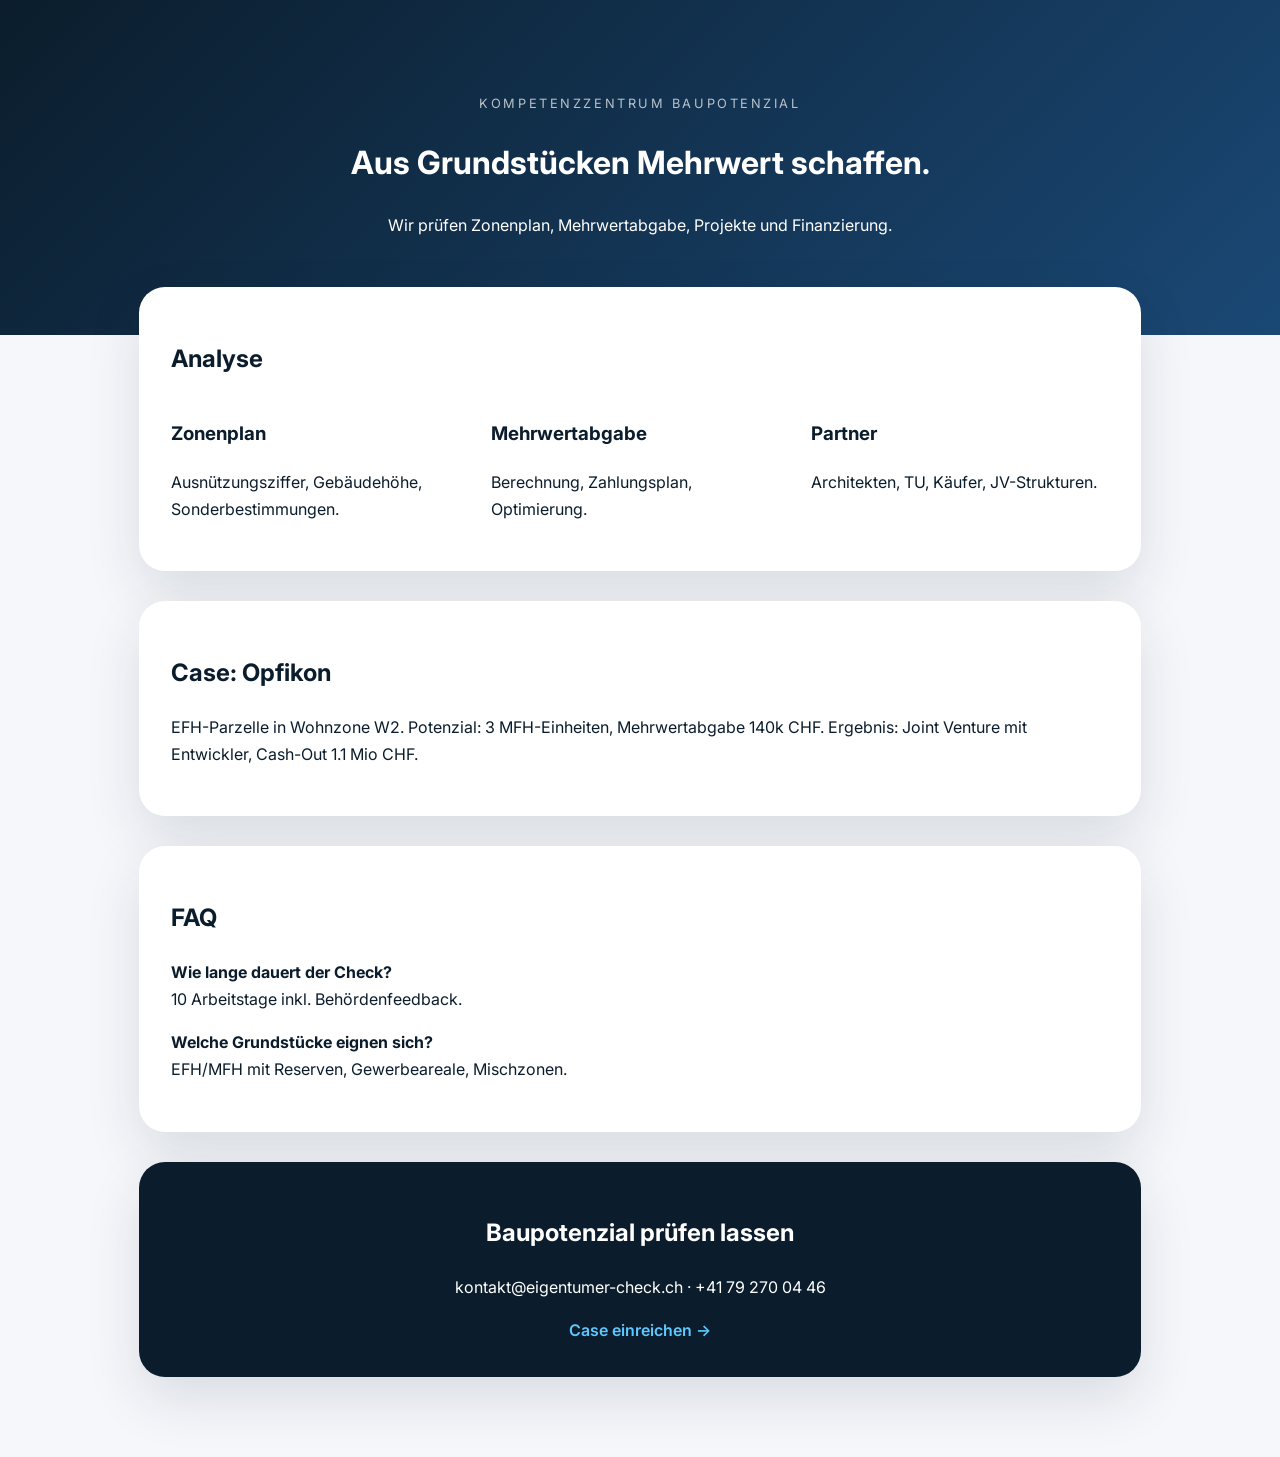
==== silos/baupotenzial/index.html @ 6a4a0ee8 "feat: align silo pages with premium layout & FAQ schema" ====
<!DOCTYPE html>
<html lang="de-CH">
<head>
  <meta charset="UTF-8">
  <meta name="viewport" content="width=device-width, initial-scale=1.0">
  <title>Baupotenzial & Verdichtung | Eigentümer-Check</title>
  <meta name="description" content="Verdichtungspotenzial prüfen: Zonenplan, Mehrwertabgabe, Projektpartner und Finanzierung – schweizweit.">
  <link href="https://fonts.googleapis.com/css2?family=Inter:wght@400;500;600;700&display=swap" rel="stylesheet">
  <style>
    :root{--bg:#F6F7FB;--dark:#0B1D2C;--blue:#1A4875;--muted:#6B7280;--card:#FFFFFF;}
    *{box-sizing:border-box;}
    body{margin:0;font-family:'Inter',sans-serif;background:var(--bg);color:var(--dark);line-height:1.7;}
    header{padding:80px 24px;background:linear-gradient(135deg,#0B1D2C,#1A4875);color:white;text-align:center;}
    main{max-width:1050px;margin:-48px auto 80px;padding:0 24px;display:flex;flex-direction:column;gap:30px;}
    .card{background:var(--card);border-radius:26px;padding:32px;box-shadow:0 22px 55px rgba(11,29,44,0.12);}
    .grid{display:grid;gap:22px;grid-template-columns:repeat(auto-fit,minmax(230px,1fr));}
    .cta{background:#0B1D2C;color:white;text-align:center;}
    .cta a{color:#5CC8FF;text-decoration:none;font-weight:600;}
  </style>
</head>
<body>
  <header>
    <p style="text-transform:uppercase;letter-spacing:0.2em;font-size:0.8rem;color:rgba(255,255,255,0.7);">Kompetenzzentrum Baupotenzial</p>
    <h1>Aus Grundstücken Mehrwert schaffen.</h1>
    <p>Wir prüfen Zonenplan, Mehrwertabgabe, Projekte und Finanzierung.</p>
  </header>
  <main>
    <section class="card">
      <h2>Analyse</h2>
      <div class="grid">
        <article><h3>Zonenplan</h3><p>Ausnützungsziffer, Gebäudehöhe, Sonderbestimmungen.</p></article>
        <article><h3>Mehrwertabgabe</h3><p>Berechnung, Zahlungsplan, Optimierung.</p></article>
        <article><h3>Partner</h3><p>Architekten, TU, Käufer, JV-Strukturen.</p></article>
      </div>
    </section>
    <section class="card">
      <h2>Case: Opfikon</h2>
      <p>EFH-Parzelle in Wohnzone W2. Potenzial: 3 MFH-Einheiten, Mehrwertabgabe 140k CHF. Ergebnis: Joint Venture mit Entwickler, Cash-Out 1.1 Mio CHF.</p>
    </section>
    <section class="card">
      <h2>FAQ</h2>
      <p><strong>Wie lange dauert der Check?</strong><br>10 Arbeitstage inkl. Behördenfeedback.</p>
      <p><strong>Welche Grundstücke eignen sich?</strong><br>EFH/MFH mit Reserven, Gewerbeareale, Mischzonen.</p>
    </section>
    <section class="card cta">
      <h2>Baupotenzial prüfen lassen</h2>
      <p>kontakt@eigentumer-check.ch · +41 79 270 04 46</p>
      <a href="mailto:kontakt@eigentumer-check.ch?subject=Baupotenzial%20Check">Case einreichen →</a>
    </section>
  </main>
  <script type="application/ld+json">
  {
    "@context":"https://schema.org",
    "@type":"FAQPage",
    "mainEntity":[
      {"@type":"Question","name":"Wie lange dauert der Check?","acceptedAnswer":{"@type":"Answer","text":"Wir liefern das Verdichtungs-Dossier in zehn Arbeitstagen inklusive Rückmeldung der Behörden."}},
      {"@type":"Question","name":"Welche Grundstücke eignen sich?","acceptedAnswer":{"@type":"Answer","text":"Ideal sind EFH/MFH mit Ausnützungsreserven, Gewerbeareale oder Mischzonen mit Entwicklungsdruck."}}
    ]
  }
  </script>
</body>
</html>
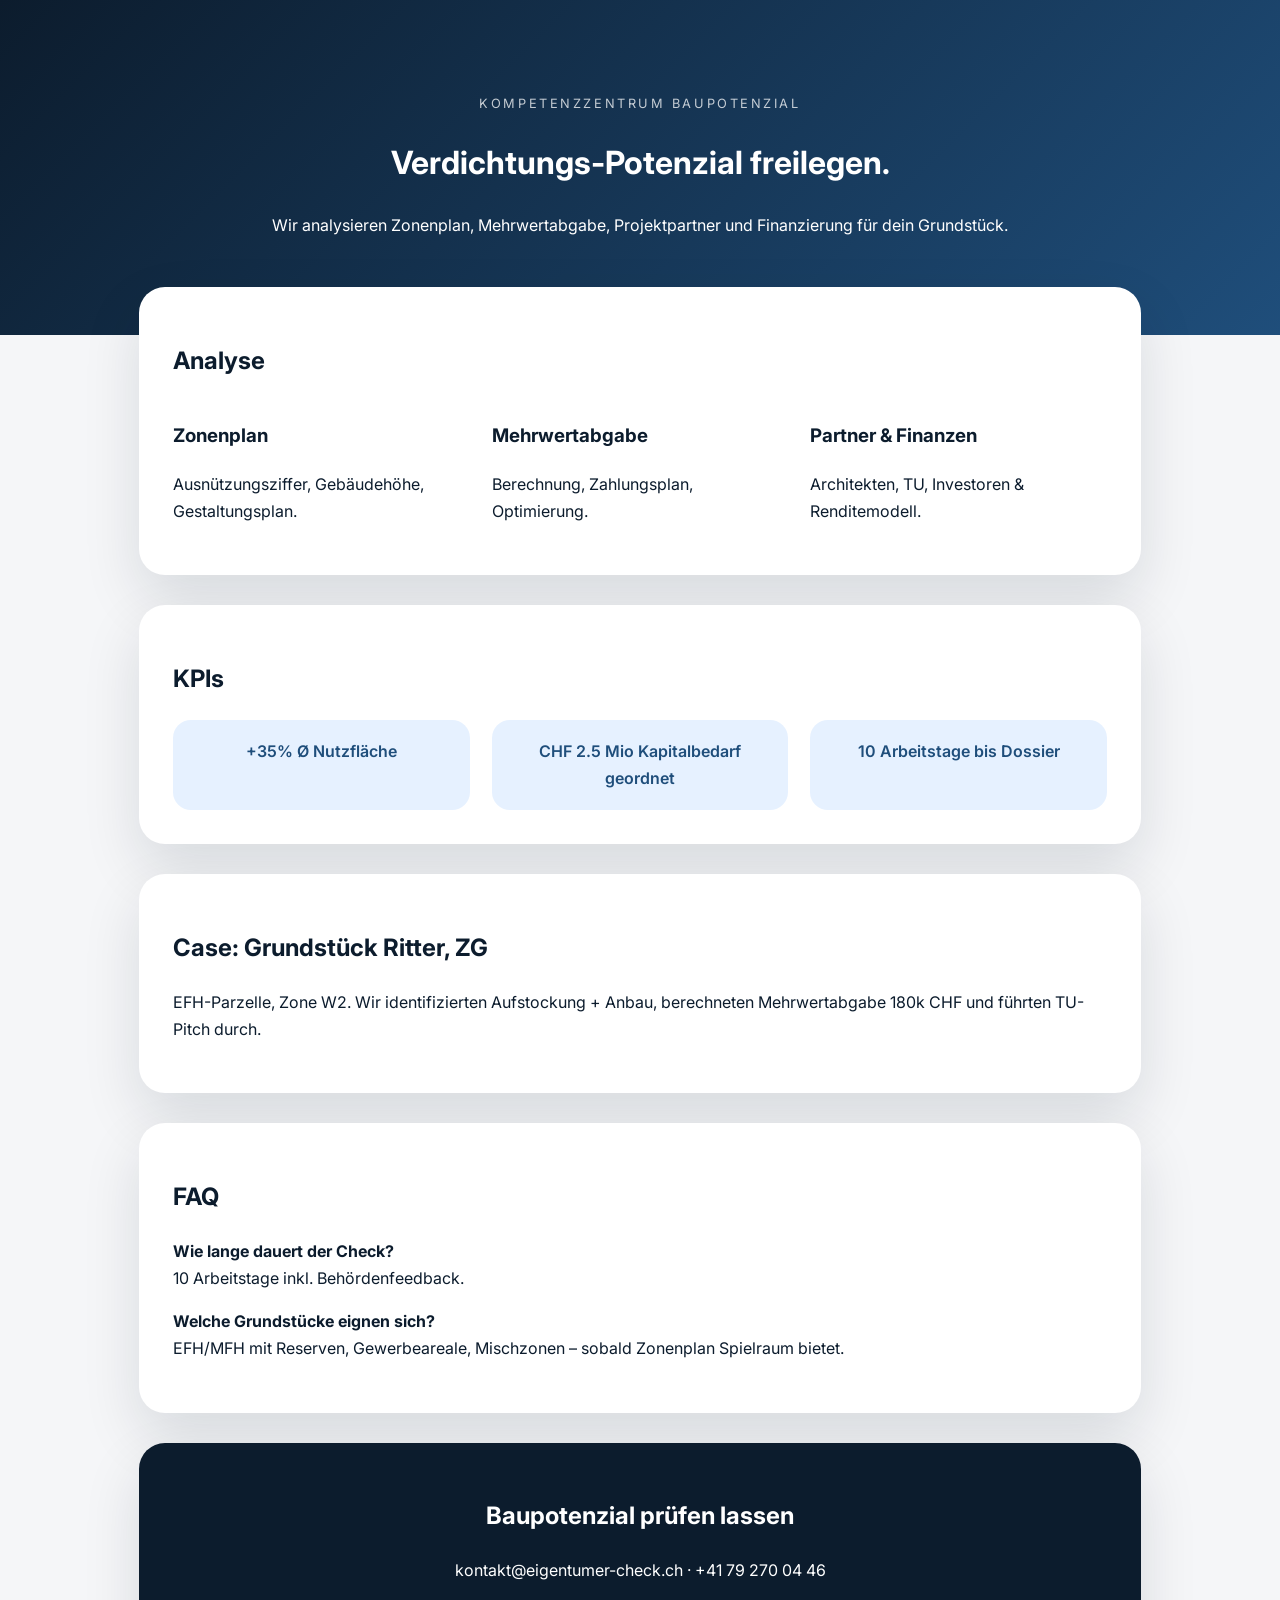
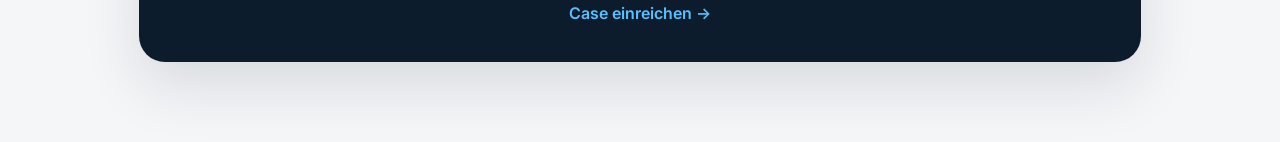
==== commit c45f4246: "feat: apply premium layout to silo pages" ====
--- a/silos/baupotenzial/index.html
+++ b/silos/baupotenzial/index.html
@@ -4,43 +4,52 @@
   <meta charset="UTF-8">
   <meta name="viewport" content="width=device-width, initial-scale=1.0">
   <title>Baupotenzial & Verdichtung | Eigentümer-Check</title>
-  <meta name="description" content="Verdichtungspotenzial prüfen: Zonenplan, Mehrwertabgabe, Projektpartner und Finanzierung – schweizweit.">
+  <meta name="description" content="Wir analysieren Zonenplan, Mehrwertabgabe, Projektpartner und Finanzierung, um dein Verdichtungspotenzial zu heben.">
   <link href="https://fonts.googleapis.com/css2?family=Inter:wght@400;500;600;700&display=swap" rel="stylesheet">
   <style>
-    :root{--bg:#F6F7FB;--dark:#0B1D2C;--blue:#1A4875;--muted:#6B7280;--card:#FFFFFF;}
+    :root{--bg:#F5F6F8;--dark:#0C1C2D;--blue:#1F4E7B;--muted:#6B7280;}
     *{box-sizing:border-box;}
     body{margin:0;font-family:'Inter',sans-serif;background:var(--bg);color:var(--dark);line-height:1.7;}
-    header{padding:80px 24px;background:linear-gradient(135deg,#0B1D2C,#1A4875);color:white;text-align:center;}
+    header{padding:80px 24px;background:linear-gradient(135deg,#0C1C2D,#1F4E7B);color:white;text-align:center;}
     main{max-width:1050px;margin:-48px auto 80px;padding:0 24px;display:flex;flex-direction:column;gap:30px;}
-    .card{background:var(--card);border-radius:26px;padding:32px;box-shadow:0 22px 55px rgba(11,29,44,0.12);}
+    .card{background:white;border-radius:26px;padding:34px;box-shadow:0 24px 58px rgba(12,28,45,0.12);}
     .grid{display:grid;gap:22px;grid-template-columns:repeat(auto-fit,minmax(230px,1fr));}
-    .cta{background:#0B1D2C;color:white;text-align:center;}
-    .cta a{color:#5CC8FF;text-decoration:none;font-weight:600;}
+    .stat{background:#E6F1FF;border-radius:18px;padding:18px;text-align:center;color:var(--blue);font-weight:600;}
+    .cta{background:#0C1C2D;color:white;text-align:center;}
+    .cta a{color:#58C0FF;text-decoration:none;font-weight:600;}
   </style>
 </head>
 <body>
   <header>
-    <p style="text-transform:uppercase;letter-spacing:0.2em;font-size:0.8rem;color:rgba(255,255,255,0.7);">Kompetenzzentrum Baupotenzial</p>
-    <h1>Aus Grundstücken Mehrwert schaffen.</h1>
-    <p>Wir prüfen Zonenplan, Mehrwertabgabe, Projekte und Finanzierung.</p>
+    <p style="text-transform:uppercase;letter-spacing:0.2em;font-size:0.8rem;color:rgba(255,255,255,0.75);">Kompetenzzentrum Baupotenzial</p>
+    <h1>Verdichtungs-Potenzial freilegen.</h1>
+    <p>Wir analysieren Zonenplan, Mehrwertabgabe, Projektpartner und Finanzierung für dein Grundstück.</p>
   </header>
   <main>
     <section class="card">
       <h2>Analyse</h2>
       <div class="grid">
-        <article><h3>Zonenplan</h3><p>Ausnützungsziffer, Gebäudehöhe, Sonderbestimmungen.</p></article>
+        <article><h3>Zonenplan</h3><p>Ausnützungsziffer, Gebäudehöhe, Gestaltungsplan.</p></article>
         <article><h3>Mehrwertabgabe</h3><p>Berechnung, Zahlungsplan, Optimierung.</p></article>
-        <article><h3>Partner</h3><p>Architekten, TU, Käufer, JV-Strukturen.</p></article>
+        <article><h3>Partner & Finanzen</h3><p>Architekten, TU, Investoren & Renditemodell.</p></article>
       </div>
     </section>
     <section class="card">
-      <h2>Case: Opfikon</h2>
-      <p>EFH-Parzelle in Wohnzone W2. Potenzial: 3 MFH-Einheiten, Mehrwertabgabe 140k CHF. Ergebnis: Joint Venture mit Entwickler, Cash-Out 1.1 Mio CHF.</p>
+      <h2>KPIs</h2>
+      <div class="grid">
+        <div class="stat">+35% Ø Nutzfläche</div>
+        <div class="stat">CHF 2.5 Mio Kapitalbedarf geordnet</div>
+        <div class="stat">10 Arbeitstage bis Dossier</div>
+      </div>
+    </section>
+    <section class="card">
+      <h2>Case: Grundstück Ritter, ZG</h2>
+      <p>EFH-Parzelle, Zone W2. Wir identifizierten Aufstockung + Anbau, berechneten Mehrwertabgabe 180k CHF und führten TU-Pitch durch.</p>
     </section>
     <section class="card">
       <h2>FAQ</h2>
       <p><strong>Wie lange dauert der Check?</strong><br>10 Arbeitstage inkl. Behördenfeedback.</p>
-      <p><strong>Welche Grundstücke eignen sich?</strong><br>EFH/MFH mit Reserven, Gewerbeareale, Mischzonen.</p>
+      <p><strong>Welche Grundstücke eignen sich?</strong><br>EFH/MFH mit Reserven, Gewerbeareale, Mischzonen – sobald Zonenplan Spielraum bietet.</p>
     </section>
     <section class="card cta">
       <h2>Baupotenzial prüfen lassen</h2>
@@ -53,8 +62,8 @@
     "@context":"https://schema.org",
     "@type":"FAQPage",
     "mainEntity":[
-      {"@type":"Question","name":"Wie lange dauert der Check?","acceptedAnswer":{"@type":"Answer","text":"Wir liefern das Verdichtungs-Dossier in zehn Arbeitstagen inklusive Rückmeldung der Behörden."}},
-      {"@type":"Question","name":"Welche Grundstücke eignen sich?","acceptedAnswer":{"@type":"Answer","text":"Ideal sind EFH/MFH mit Ausnützungsreserven, Gewerbeareale oder Mischzonen mit Entwicklungsdruck."}}
+      {"@type":"Question","name":"Wie lange dauert der Check?","acceptedAnswer":{"@type":"Answer","text":"Wir liefern das vollständige Verdichtungs-Dossier in zehn Arbeitstagen inklusive Behördenfeedback."}},
+      {"@type":"Question","name":"Welche Grundstücke eignen sich?","acceptedAnswer":{"@type":"Answer","text":"Ideal sind EFH/MFH mit Reserven, Gewerbeareale oder Mischzonen mit Entwicklungsdruck."}}
     ]
   }
   </script>
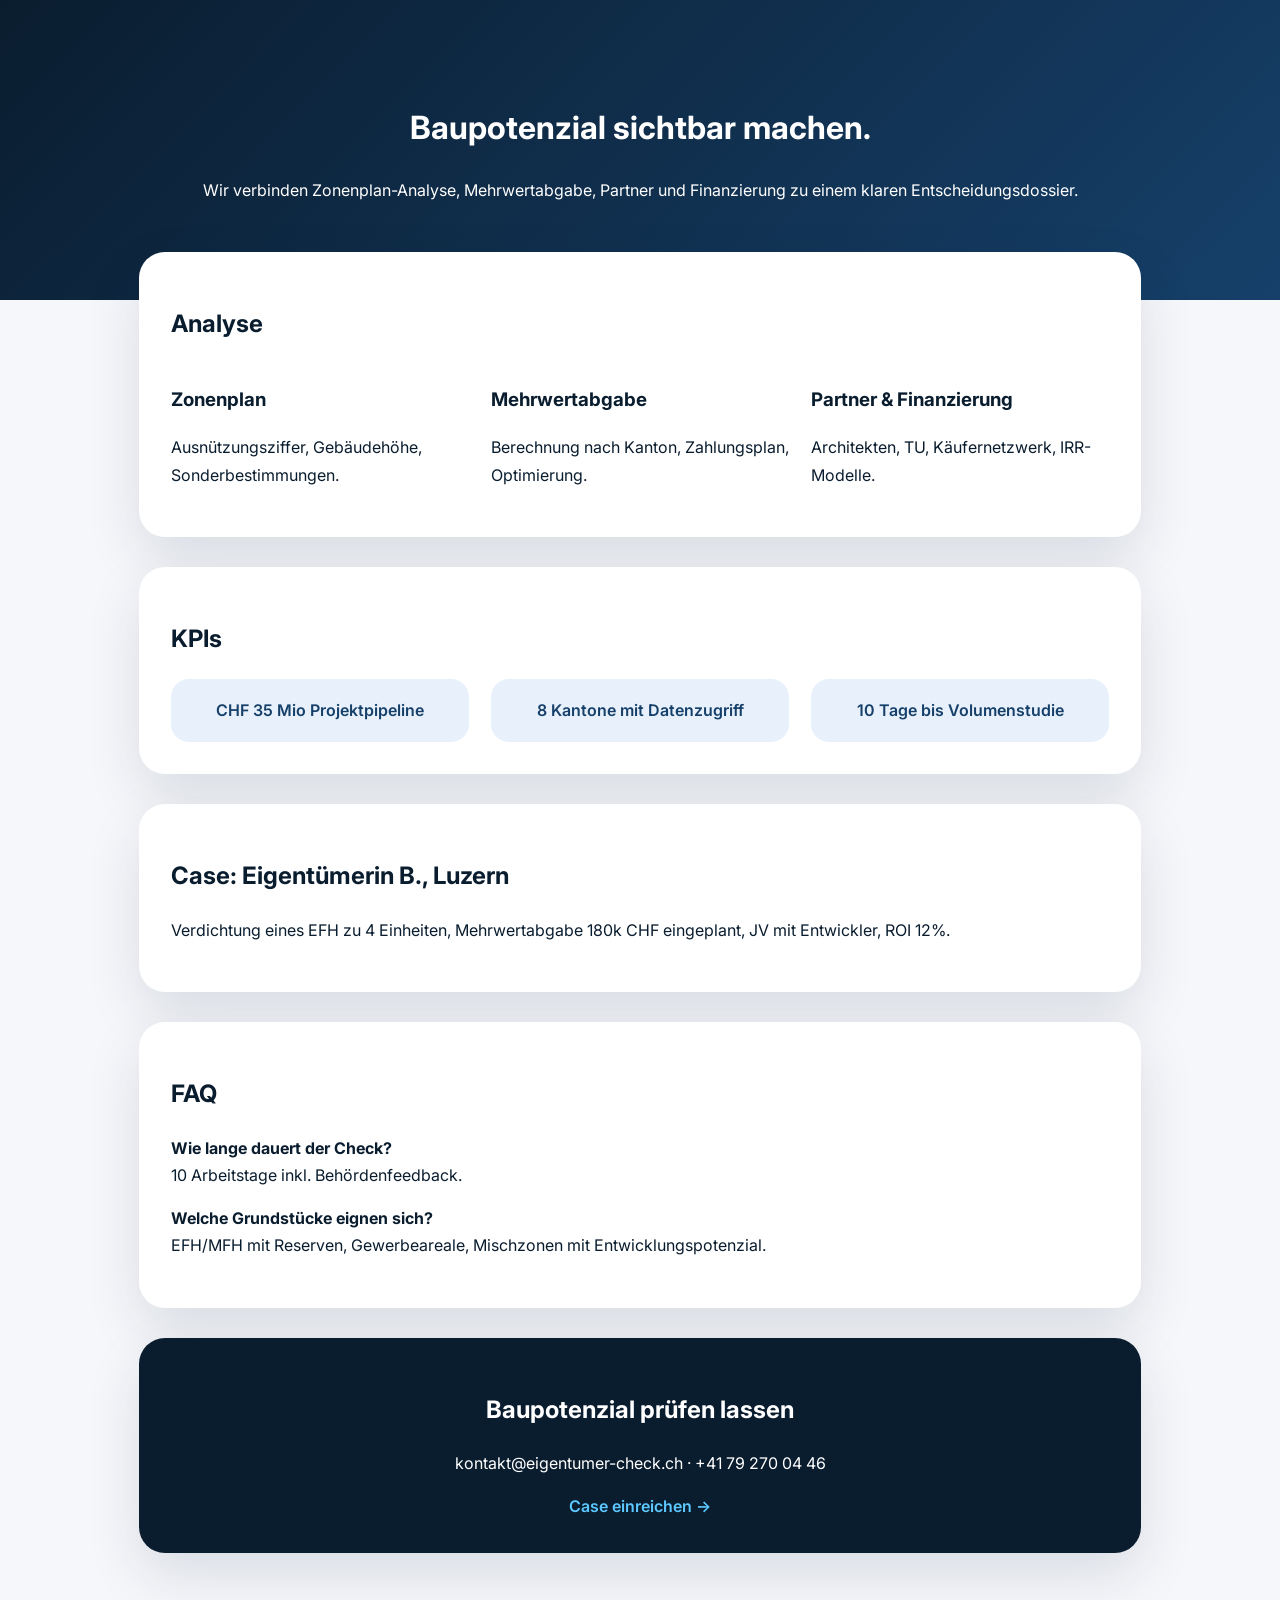
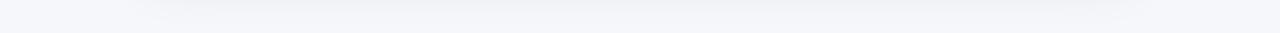
==== commit 5f0f0622: "feat: upgrade silo pages with premium layout + faq schema" ====
--- a/silos/baupotenzial/index.html
+++ b/silos/baupotenzial/index.html
@@ -4,52 +4,51 @@
   <meta charset="UTF-8">
   <meta name="viewport" content="width=device-width, initial-scale=1.0">
   <title>Baupotenzial & Verdichtung | Eigentümer-Check</title>
-  <meta name="description" content="Wir analysieren Zonenplan, Mehrwertabgabe, Projektpartner und Finanzierung, um dein Verdichtungspotenzial zu heben.">
+  <meta name="description" content="Wir prüfen Zonenplan, Mehrwertabgabe, Partner und Finanzierung, damit du dein Grundstück optimal verdichtest.">
   <link href="https://fonts.googleapis.com/css2?family=Inter:wght@400;500;600;700&display=swap" rel="stylesheet">
   <style>
-    :root{--bg:#F5F6F8;--dark:#0C1C2D;--blue:#1F4E7B;--muted:#6B7280;}
+    :root{--bg:#F6F7FB;--dark:#0A1D2F;--blue:#16406A;}
     *{box-sizing:border-box;}
     body{margin:0;font-family:'Inter',sans-serif;background:var(--bg);color:var(--dark);line-height:1.7;}
-    header{padding:80px 24px;background:linear-gradient(135deg,#0C1C2D,#1F4E7B);color:white;text-align:center;}
+    header{padding:80px 24px;background:linear-gradient(135deg,#0A1D2F,#16406A);color:white;text-align:center;}
     main{max-width:1050px;margin:-48px auto 80px;padding:0 24px;display:flex;flex-direction:column;gap:30px;}
-    .card{background:white;border-radius:26px;padding:34px;box-shadow:0 24px 58px rgba(12,28,45,0.12);}
-    .grid{display:grid;gap:22px;grid-template-columns:repeat(auto-fit,minmax(230px,1fr));}
-    .stat{background:#E6F1FF;border-radius:18px;padding:18px;text-align:center;color:var(--blue);font-weight:600;}
-    .cta{background:#0C1C2D;color:white;text-align:center;}
-    .cta a{color:#58C0FF;text-decoration:none;font-weight:600;}
+    .card{background:white;border-radius:26px;padding:32px;box-shadow:0 22px 55px rgba(10,29,47,0.12);}
+    .grid{display:grid;gap:22px;grid-template-columns:repeat(auto-fit,minmax(240px,1fr));}
+    .stat{background:#E8F1FB;border-radius:18px;padding:18px;text-align:center;color:var(--blue);font-weight:600;}
+    .cta{background:#0A1D2F;color:white;text-align:center;}
+    .cta a{color:#5CC8FF;text-decoration:none;font-weight:600;}
   </style>
 </head>
 <body>
   <header>
-    <p style="text-transform:uppercase;letter-spacing:0.2em;font-size:0.8rem;color:rgba(255,255,255,0.75);">Kompetenzzentrum Baupotenzial</p>
-    <h1>Verdichtungs-Potenzial freilegen.</h1>
-    <p>Wir analysieren Zonenplan, Mehrwertabgabe, Projektpartner und Finanzierung für dein Grundstück.</p>
+    <h1>Baupotenzial sichtbar machen.</h1>
+    <p>Wir verbinden Zonenplan-Analyse, Mehrwertabgabe, Partner und Finanzierung zu einem klaren Entscheidungsdossier.</p>
   </header>
   <main>
     <section class="card">
       <h2>Analyse</h2>
       <div class="grid">
-        <article><h3>Zonenplan</h3><p>Ausnützungsziffer, Gebäudehöhe, Gestaltungsplan.</p></article>
-        <article><h3>Mehrwertabgabe</h3><p>Berechnung, Zahlungsplan, Optimierung.</p></article>
-        <article><h3>Partner & Finanzen</h3><p>Architekten, TU, Investoren & Renditemodell.</p></article>
+        <article><h3>Zonenplan</h3><p>Ausnützungsziffer, Gebäudehöhe, Sonderbestimmungen.</p></article>
+        <article><h3>Mehrwertabgabe</h3><p>Berechnung nach Kanton, Zahlungsplan, Optimierung.</p></article>
+        <article><h3>Partner & Finanzierung</h3><p>Architekten, TU, Käufernetzwerk, IRR-Modelle.</p></article>
       </div>
     </section>
     <section class="card">
       <h2>KPIs</h2>
       <div class="grid">
-        <div class="stat">+35% Ø Nutzfläche</div>
-        <div class="stat">CHF 2.5 Mio Kapitalbedarf geordnet</div>
-        <div class="stat">10 Arbeitstage bis Dossier</div>
+        <div class="stat">CHF 35 Mio Projektpipeline</div>
+        <div class="stat">8 Kantone mit Datenzugriff</div>
+        <div class="stat">10 Tage bis Volumenstudie</div>
       </div>
     </section>
     <section class="card">
-      <h2>Case: Grundstück Ritter, ZG</h2>
-      <p>EFH-Parzelle, Zone W2. Wir identifizierten Aufstockung + Anbau, berechneten Mehrwertabgabe 180k CHF und führten TU-Pitch durch.</p>
+      <h2>Case: Eigentümerin B., Luzern</h2>
+      <p>Verdichtung eines EFH zu 4 Einheiten, Mehrwertabgabe 180k CHF eingeplant, JV mit Entwickler, ROI 12%.</p>
     </section>
     <section class="card">
       <h2>FAQ</h2>
       <p><strong>Wie lange dauert der Check?</strong><br>10 Arbeitstage inkl. Behördenfeedback.</p>
-      <p><strong>Welche Grundstücke eignen sich?</strong><br>EFH/MFH mit Reserven, Gewerbeareale, Mischzonen – sobald Zonenplan Spielraum bietet.</p>
+      <p><strong>Welche Grundstücke eignen sich?</strong><br>EFH/MFH mit Reserven, Gewerbeareale, Mischzonen mit Entwicklungspotenzial.</p>
     </section>
     <section class="card cta">
       <h2>Baupotenzial prüfen lassen</h2>
@@ -62,8 +61,8 @@
     "@context":"https://schema.org",
     "@type":"FAQPage",
     "mainEntity":[
-      {"@type":"Question","name":"Wie lange dauert der Check?","acceptedAnswer":{"@type":"Answer","text":"Wir liefern das vollständige Verdichtungs-Dossier in zehn Arbeitstagen inklusive Behördenfeedback."}},
-      {"@type":"Question","name":"Welche Grundstücke eignen sich?","acceptedAnswer":{"@type":"Answer","text":"Ideal sind EFH/MFH mit Reserven, Gewerbeareale oder Mischzonen mit Entwicklungsdruck."}}
+      {"@type":"Question","name":"Wie lange dauert der Check?","acceptedAnswer":{"@type":"Answer","text":"Das vollständige Verdichtungs-Dossier liefern wir in zehn Arbeitstagen inklusive Behördenfeedback."}},
+      {"@type":"Question","name":"Welche Grundstücke eignen sich?","acceptedAnswer":{"@type":"Answer","text":"Ideal sind EFH/MFH mit Ausnützungsreserven, Gewerbeareale oder Mischzonen mit Entwicklungsdruck."}}
     ]
   }
   </script>
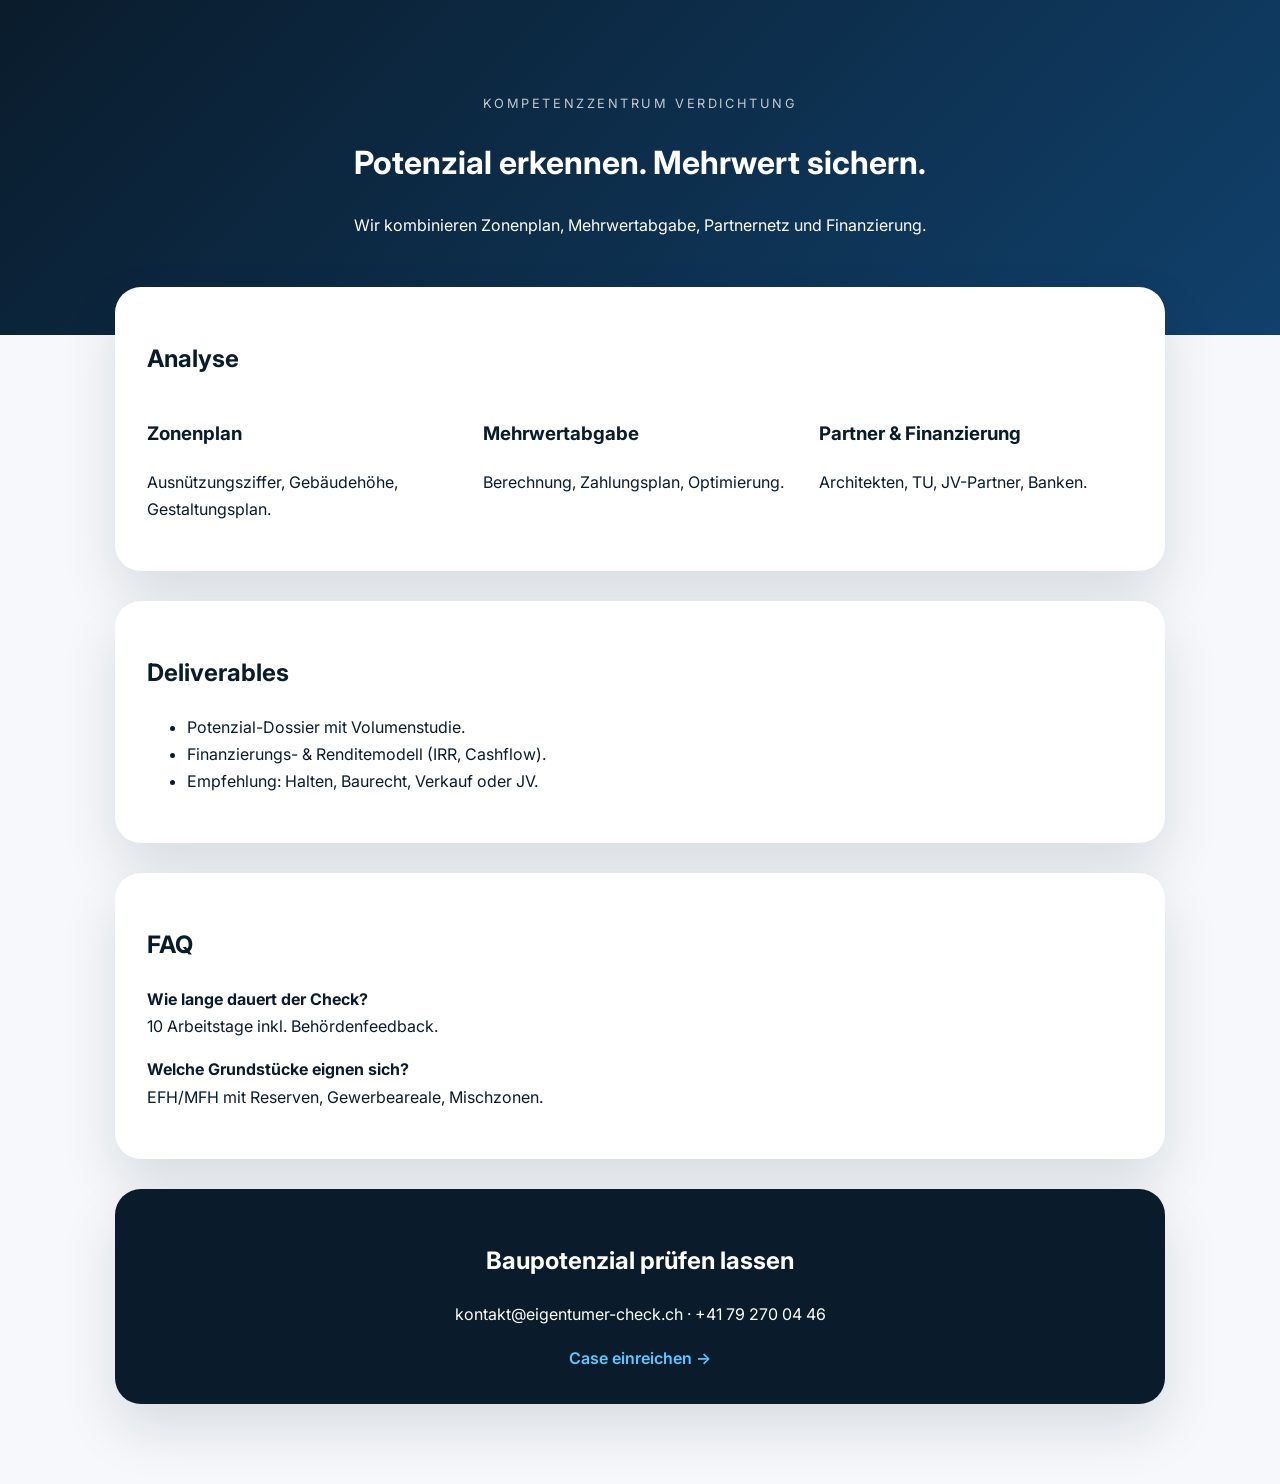
==== commit ff212fa3: "feat: align silo pages with premium layout & schema" ====
--- a/silos/baupotenzial/index.html
+++ b/silos/baupotenzial/index.html
@@ -4,51 +4,46 @@
   <meta charset="UTF-8">
   <meta name="viewport" content="width=device-width, initial-scale=1.0">
   <title>Baupotenzial & Verdichtung | Eigentümer-Check</title>
-  <meta name="description" content="Wir prüfen Zonenplan, Mehrwertabgabe, Partner und Finanzierung, damit du dein Grundstück optimal verdichtest.">
+  <meta name="description" content="Verdichtungs- und Baupotenzial-Check für Schweizer Grundstücke. Zonenplan, Mehrwertabgabe, Partner & Finanzierung aus einer Hand.">
   <link href="https://fonts.googleapis.com/css2?family=Inter:wght@400;500;600;700&display=swap" rel="stylesheet">
   <style>
-    :root{--bg:#F6F7FB;--dark:#0A1D2F;--blue:#16406A;}
-    *{box-sizing:border-box;}
+    :root{--bg:#F6F8FB;--dark:#0A1C2C;--blue:#10406B;--muted:#6B7280;}
     body{margin:0;font-family:'Inter',sans-serif;background:var(--bg);color:var(--dark);line-height:1.7;}
-    header{padding:80px 24px;background:linear-gradient(135deg,#0A1D2F,#16406A);color:white;text-align:center;}
+    header{padding:80px 24px;background:linear-gradient(135deg,#0A1C2C,#10406B);color:white;text-align:center;}
     main{max-width:1050px;margin:-48px auto 80px;padding:0 24px;display:flex;flex-direction:column;gap:30px;}
-    .card{background:white;border-radius:26px;padding:32px;box-shadow:0 22px 55px rgba(10,29,47,0.12);}
+    .card{background:white;border-radius:26px;padding:32px;box-shadow:0 25px 55px rgba(10,28,44,0.12);}
     .grid{display:grid;gap:22px;grid-template-columns:repeat(auto-fit,minmax(240px,1fr));}
-    .stat{background:#E8F1FB;border-radius:18px;padding:18px;text-align:center;color:var(--blue);font-weight:600;}
-    .cta{background:#0A1D2F;color:white;text-align:center;}
+    .cta{background:#0A1C2C;color:white;text-align:center;}
     .cta a{color:#5CC8FF;text-decoration:none;font-weight:600;}
   </style>
 </head>
 <body>
   <header>
-    <h1>Baupotenzial sichtbar machen.</h1>
-    <p>Wir verbinden Zonenplan-Analyse, Mehrwertabgabe, Partner und Finanzierung zu einem klaren Entscheidungsdossier.</p>
+    <p style="text-transform:uppercase;letter-spacing:0.2em;font-size:0.8rem;color:rgba(255,255,255,0.75);">Kompetenzzentrum Verdichtung</p>
+    <h1>Potenzial erkennen. Mehrwert sichern.</h1>
+    <p>Wir kombinieren Zonenplan, Mehrwertabgabe, Partnernetz und Finanzierung.</p>
   </header>
   <main>
     <section class="card">
       <h2>Analyse</h2>
       <div class="grid">
-        <article><h3>Zonenplan</h3><p>Ausnützungsziffer, Gebäudehöhe, Sonderbestimmungen.</p></article>
-        <article><h3>Mehrwertabgabe</h3><p>Berechnung nach Kanton, Zahlungsplan, Optimierung.</p></article>
-        <article><h3>Partner & Finanzierung</h3><p>Architekten, TU, Käufernetzwerk, IRR-Modelle.</p></article>
+        <article><h3>Zonenplan</h3><p>Ausnützungsziffer, Gebäudehöhe, Gestaltungsplan.</p></article>
+        <article><h3>Mehrwertabgabe</h3><p>Berechnung, Zahlungsplan, Optimierung.</p></article>
+        <article><h3>Partner & Finanzierung</h3><p>Architekten, TU, JV-Partner, Banken.</p></article>
       </div>
     </section>
     <section class="card">
-      <h2>KPIs</h2>
-      <div class="grid">
-        <div class="stat">CHF 35 Mio Projektpipeline</div>
-        <div class="stat">8 Kantone mit Datenzugriff</div>
-        <div class="stat">10 Tage bis Volumenstudie</div>
-      </div>
-    </section>
-    <section class="card">
-      <h2>Case: Eigentümerin B., Luzern</h2>
-      <p>Verdichtung eines EFH zu 4 Einheiten, Mehrwertabgabe 180k CHF eingeplant, JV mit Entwickler, ROI 12%.</p>
+      <h2>Deliverables</h2>
+      <ul>
+        <li>Potenzial-Dossier mit Volumenstudie.</li>
+        <li>Finanzierungs- & Renditemodell (IRR, Cashflow).</li>
+        <li>Empfehlung: Halten, Baurecht, Verkauf oder JV.</li>
+      </ul>
     </section>
     <section class="card">
       <h2>FAQ</h2>
       <p><strong>Wie lange dauert der Check?</strong><br>10 Arbeitstage inkl. Behördenfeedback.</p>
-      <p><strong>Welche Grundstücke eignen sich?</strong><br>EFH/MFH mit Reserven, Gewerbeareale, Mischzonen mit Entwicklungspotenzial.</p>
+      <p><strong>Welche Grundstücke eignen sich?</strong><br>EFH/MFH mit Reserven, Gewerbeareale, Mischzonen.</p>
     </section>
     <section class="card cta">
       <h2>Baupotenzial prüfen lassen</h2>
@@ -61,7 +56,7 @@
     "@context":"https://schema.org",
     "@type":"FAQPage",
     "mainEntity":[
-      {"@type":"Question","name":"Wie lange dauert der Check?","acceptedAnswer":{"@type":"Answer","text":"Das vollständige Verdichtungs-Dossier liefern wir in zehn Arbeitstagen inklusive Behördenfeedback."}},
+      {"@type":"Question","name":"Wie lange dauert der Check?","acceptedAnswer":{"@type":"Answer","text":"Wir liefern das Verdichtungs-Dossier in zehn Arbeitstagen inklusive Rückmeldung der Behörden."}},
       {"@type":"Question","name":"Welche Grundstücke eignen sich?","acceptedAnswer":{"@type":"Answer","text":"Ideal sind EFH/MFH mit Ausnützungsreserven, Gewerbeareale oder Mischzonen mit Entwicklungsdruck."}}
     ]
   }
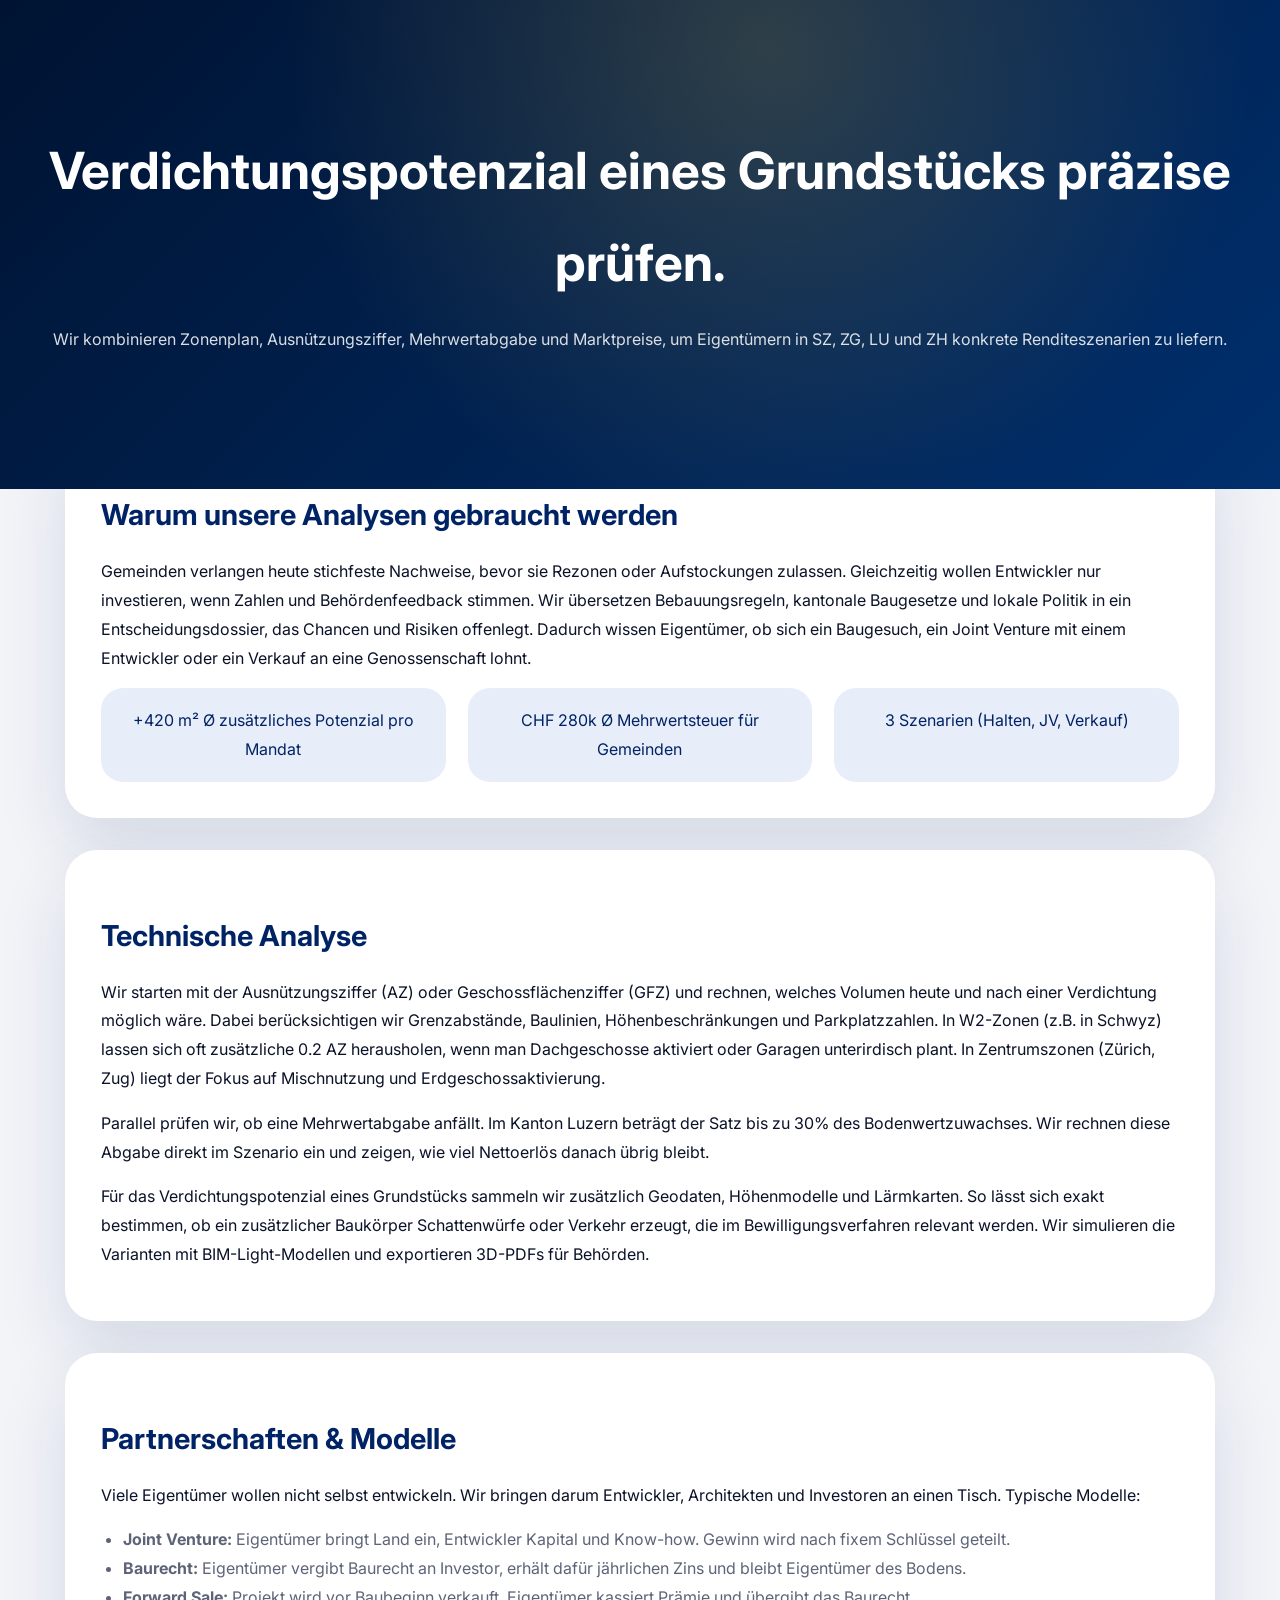
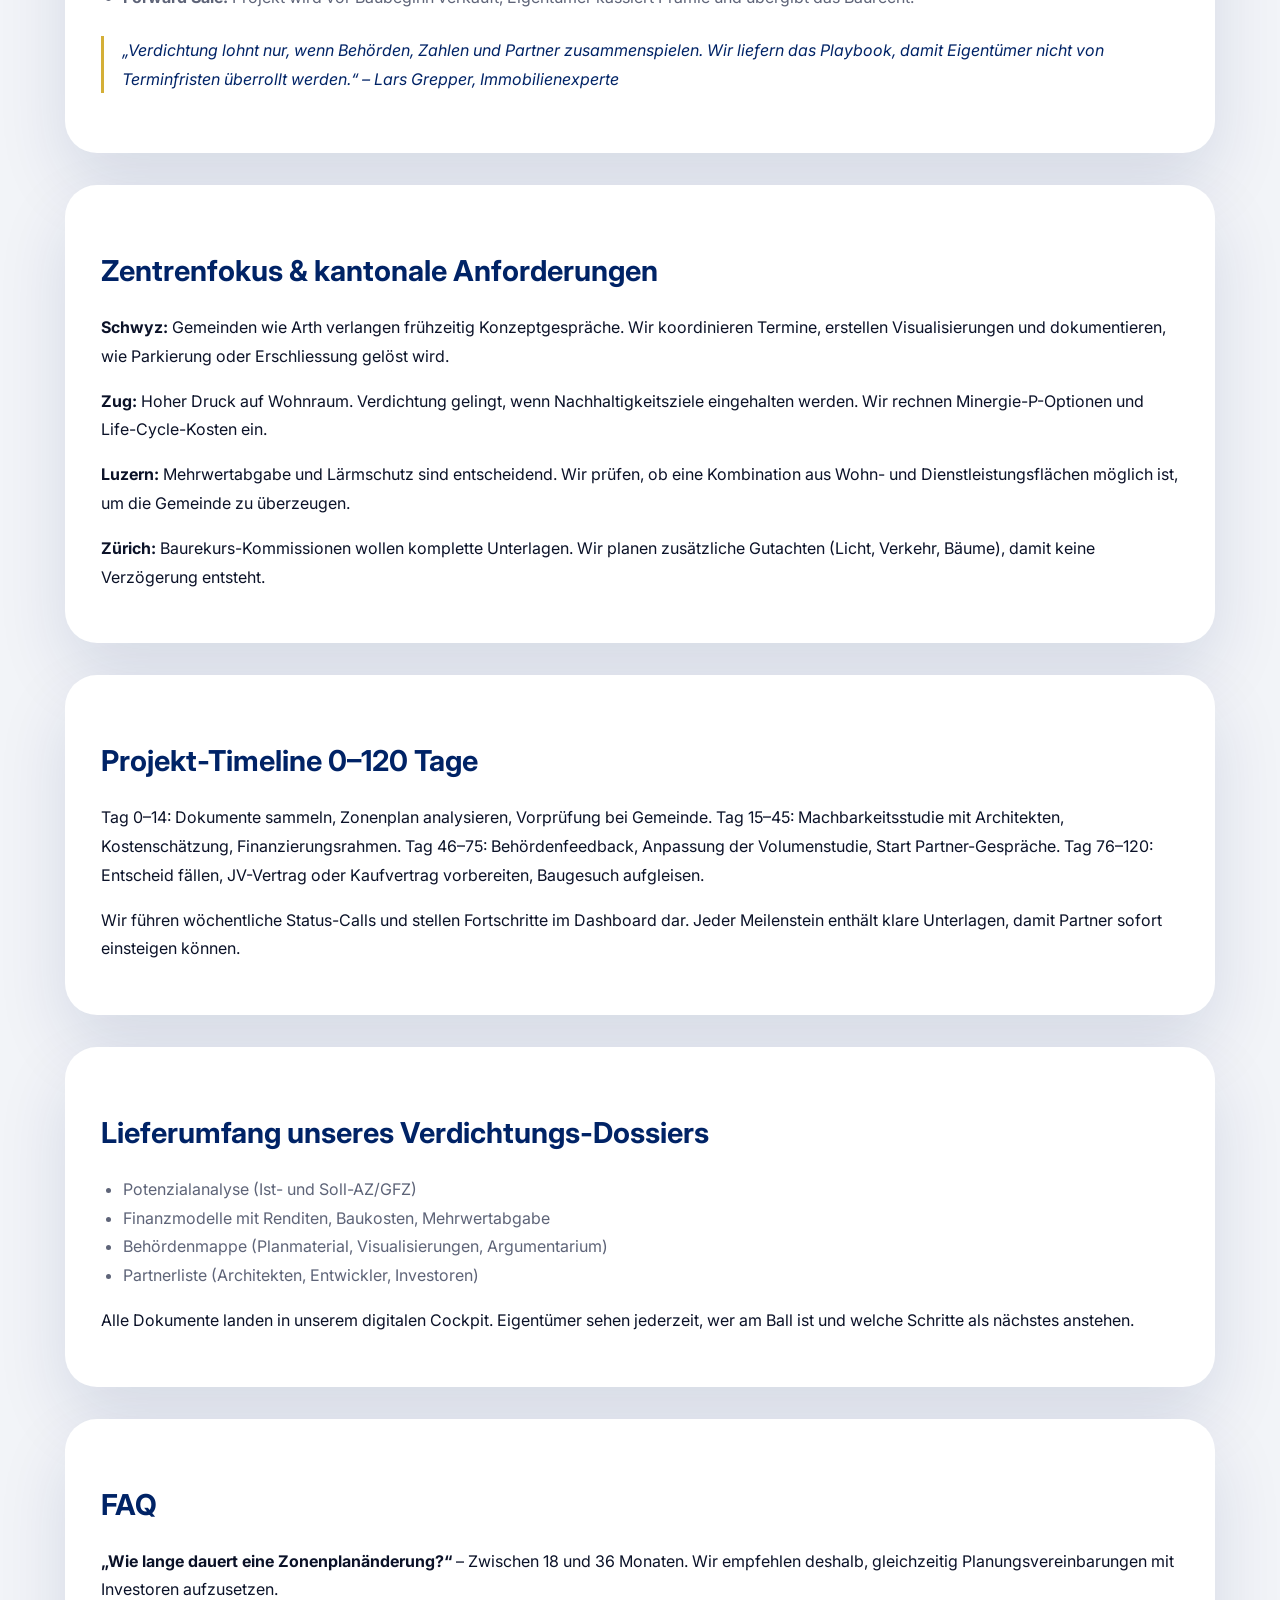
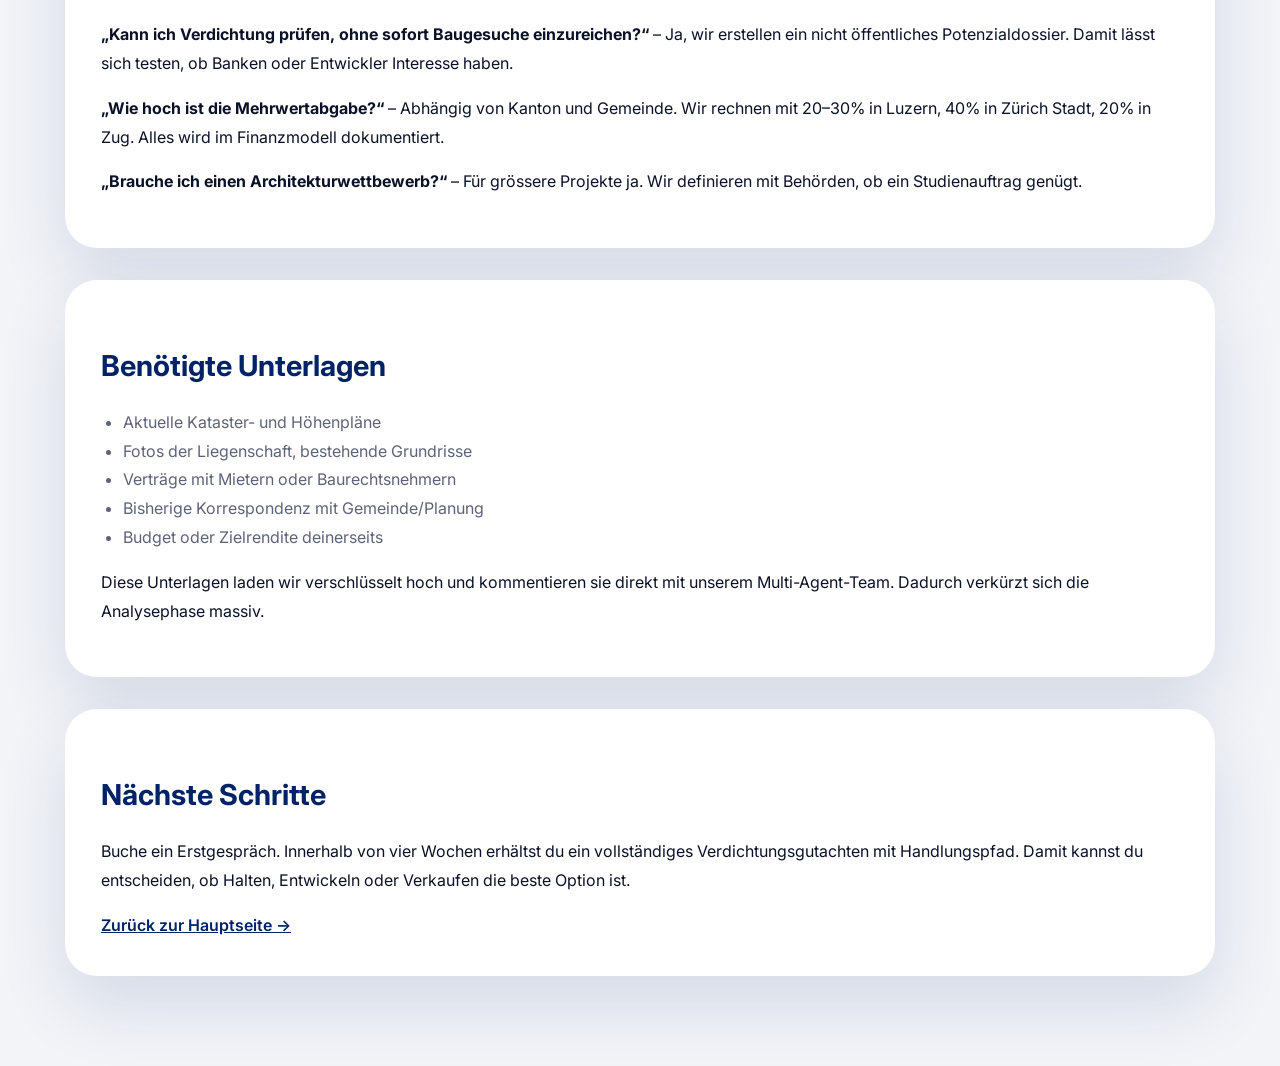
==== commit 729cc6c9: "feat: add webhook forms, datalayer, and silo deep dives" ====
--- a/silos/baupotenzial/index.html
+++ b/silos/baupotenzial/index.html
@@ -4,62 +4,119 @@
   <meta charset="UTF-8">
   <meta name="viewport" content="width=device-width, initial-scale=1.0">
   <title>Baupotenzial & Verdichtung | Eigentümer-Check</title>
-  <meta name="description" content="Verdichtungs- und Baupotenzial-Check für Schweizer Grundstücke. Zonenplan, Mehrwertabgabe, Partner & Finanzierung aus einer Hand.">
+  <meta name="description" content="Verdichtungspotenzial eines Grundstücks in SZ, ZG, LU und ZH prüfen. Zonenplan, Ausnützungsziffer, Mehrwertabgabe und JV-Modelle inklusive.">
+  <link rel="preconnect" href="https://fonts.googleapis.com">
+  <link rel="preconnect" href="https://fonts.gstatic.com" crossorigin>
   <link href="https://fonts.googleapis.com/css2?family=Inter:wght@400;500;600;700&display=swap" rel="stylesheet">
+  <!-- Google Tag Manager -->
+  <script>
+    (function(w,d,s,l,i){w[l]=w[l]||[];w[l].push({'gtm.start': new Date().getTime(),event:'gtm.js'});var f=d.getElementsByTagName(s)[0],
+    j=d.createElement(s),dl=l!='dataLayer'?'&l='+l:'';j.async=true;j.src='https://www.googletagmanager.com/gtm.js?id='+i+dl;
+    f.parentNode.insertBefore(j,f);})(window,document,'script','dataLayer','GTM-M7JNHTLN');
+  </script>
+  <!-- End Google Tag Manager -->
   <style>
-    :root{--bg:#F6F8FB;--dark:#0A1C2C;--blue:#10406B;--muted:#6B7280;}
-    body{margin:0;font-family:'Inter',sans-serif;background:var(--bg);color:var(--dark);line-height:1.7;}
-    header{padding:80px 24px;background:linear-gradient(135deg,#0A1C2C,#10406B);color:white;text-align:center;}
-    main{max-width:1050px;margin:-48px auto 80px;padding:0 24px;display:flex;flex-direction:column;gap:30px;}
-    .card{background:white;border-radius:26px;padding:32px;box-shadow:0 25px 55px rgba(10,28,44,0.12);}
-    .grid{display:grid;gap:22px;grid-template-columns:repeat(auto-fit,minmax(240px,1fr));}
-    .cta{background:#0A1C2C;color:white;text-align:center;}
-    .cta a{color:#5CC8FF;text-decoration:none;font-weight:600;}
+    :root{--bg:#F2F4F8;--ink:#0B1228;--navy:#002366;--gold:#D4AF37;--muted:#5E6478;--card:#FFFFFF;--shadow:0 30px 70px rgba(0,35,102,0.12);}    
+    body{font-family:'Inter',sans-serif;background:var(--bg);color:var(--ink);line-height:1.8;margin:0;}
+    header{padding:90px 24px 120px;background:linear-gradient(135deg,#001332,#002F6D);color:white;text-align:center;position:relative;overflow:hidden;}
+    header::after{content:"";position:absolute;inset:0;background:radial-gradient(circle at 60% 10%,rgba(212,175,55,0.22),transparent 55%);}
+    header h1{font-size:clamp(2.5rem,4vw,3.8rem);margin-bottom:16px;position:relative;z-index:1;}
+    header p{position:relative;z-index:1;color:rgba(255,255,255,0.85);}
+    main{max-width:1150px;margin:-60px auto 90px;padding:0 24px;display:flex;flex-direction:column;gap:32px;}
+    section{background:var(--card);border-radius:32px;padding:36px;box-shadow:var(--shadow);}
+    h2{color:var(--navy);margin-bottom:16px;font-size:1.8rem;}
+    ul{padding-left:22px;margin:16px 0;color:var(--muted);}    
+    blockquote{border-left:3px solid var(--gold);padding-left:18px;margin:24px 0;font-style:italic;color:var(--navy);}    
+    .grid{display:grid;gap:22px;grid-template-columns:repeat(auto-fit,minmax(250px,1fr));}
+    .stat{background:#E8EEF9;border-radius:22px;padding:18px;text-align:center;color:var(--navy);}
+    a{color:var(--navy);font-weight:600;}
   </style>
 </head>
 <body>
+  <!-- Google Tag Manager (noscript) -->
+  <noscript><iframe src="https://www.googletagmanager.com/ns.html?id=GTM-M7JNHTLN" height="0" width="0" style="display:none;visibility:hidden"></iframe></noscript>
+  <!-- End Google Tag Manager (noscript) -->
   <header>
-    <p style="text-transform:uppercase;letter-spacing:0.2em;font-size:0.8rem;color:rgba(255,255,255,0.75);">Kompetenzzentrum Verdichtung</p>
-    <h1>Potenzial erkennen. Mehrwert sichern.</h1>
-    <p>Wir kombinieren Zonenplan, Mehrwertabgabe, Partnernetz und Finanzierung.</p>
+    <h1>Verdichtungspotenzial eines Grundstücks präzise prüfen.</h1>
+    <p>Wir kombinieren Zonenplan, Ausnützungsziffer, Mehrwertabgabe und Marktpreise, um Eigentümern in SZ, ZG, LU und ZH konkrete Renditeszenarien zu liefern.</p>
   </header>
   <main>
-    <section class="card">
-      <h2>Analyse</h2>
+    <section>
+      <h2>Warum unsere Analysen gebraucht werden</h2>
+      <p>Gemeinden verlangen heute stichfeste Nachweise, bevor sie Rezonen oder Aufstockungen zulassen. Gleichzeitig wollen Entwickler nur investieren, wenn Zahlen und Behördenfeedback stimmen. Wir übersetzen Bebauungsregeln, kantonale Baugesetze und lokale Politik in ein Entscheidungsdossier, das Chancen und Risiken offenlegt. Dadurch wissen Eigentümer, ob sich ein Baugesuch, ein Joint Venture mit einem Entwickler oder ein Verkauf an eine Genossenschaft lohnt.</p>
       <div class="grid">
-        <article><h3>Zonenplan</h3><p>Ausnützungsziffer, Gebäudehöhe, Gestaltungsplan.</p></article>
-        <article><h3>Mehrwertabgabe</h3><p>Berechnung, Zahlungsplan, Optimierung.</p></article>
-        <article><h3>Partner & Finanzierung</h3><p>Architekten, TU, JV-Partner, Banken.</p></article>
+        <div class="stat">+420 m² Ø zusätzliches Potenzial pro Mandat</div>
+        <div class="stat">CHF 280k Ø Mehrwertsteuer für Gemeinden</div>
+        <div class="stat">3 Szenarien (Halten, JV, Verkauf)</div>
       </div>
     </section>
-    <section class="card">
-      <h2>Deliverables</h2>
+
+    <section>
+      <h2>Technische Analyse</h2>
+      <p>Wir starten mit der Ausnützungsziffer (AZ) oder Geschossflächenziffer (GFZ) und rechnen, welches Volumen heute und nach einer Verdichtung möglich wäre. Dabei berücksichtigen wir Grenzabstände, Baulinien, Höhenbeschränkungen und Parkplatzzahlen. In W2-Zonen (z.B. in Schwyz) lassen sich oft zusätzliche 0.2 AZ herausholen, wenn man Dachgeschosse aktiviert oder Garagen unterirdisch plant. In Zentrumszonen (Zürich, Zug) liegt der Fokus auf Mischnutzung und Erdgeschossaktivierung.</p>
+      <p>Parallel prüfen wir, ob eine Mehrwertabgabe anfällt. Im Kanton Luzern beträgt der Satz bis zu 30% des Bodenwertzuwachses. Wir rechnen diese Abgabe direkt im Szenario ein und zeigen, wie viel Nettoerlös danach übrig bleibt.</p>
+      <p>Für das Verdichtungspotenzial eines Grundstücks sammeln wir zusätzlich Geodaten, Höhenmodelle und Lärmkarten. So lässt sich exakt bestimmen, ob ein zusätzlicher Baukörper Schattenwürfe oder Verkehr erzeugt, die im Bewilligungsverfahren relevant werden. Wir simulieren die Varianten mit BIM-Light-Modellen und exportieren 3D-PDFs für Behörden.</p>
+    </section>
+
+    <section>
+      <h2>Partnerschaften & Modelle</h2>
+      <p>Viele Eigentümer wollen nicht selbst entwickeln. Wir bringen darum Entwickler, Architekten und Investoren an einen Tisch. Typische Modelle:</p>
       <ul>
-        <li>Potenzial-Dossier mit Volumenstudie.</li>
-        <li>Finanzierungs- & Renditemodell (IRR, Cashflow).</li>
-        <li>Empfehlung: Halten, Baurecht, Verkauf oder JV.</li>
+        <li><strong>Joint Venture:</strong> Eigentümer bringt Land ein, Entwickler Kapital und Know-how. Gewinn wird nach fixem Schlüssel geteilt.</li>
+        <li><strong>Baurecht:</strong> Eigentümer vergibt Baurecht an Investor, erhält dafür jährlichen Zins und bleibt Eigentümer des Bodens.</li>
+        <li><strong>Forward Sale:</strong> Projekt wird vor Baubeginn verkauft, Eigentümer kassiert Prämie und übergibt das Baurecht.</li>
       </ul>
+      <blockquote>„Verdichtung lohnt nur, wenn Behörden, Zahlen und Partner zusammenspielen. Wir liefern das Playbook, damit Eigentümer nicht von Terminfristen überrollt werden.“ – Lars Grepper, Immobilienexperte</blockquote>
     </section>
-    <section class="card">
+
+    <section>
+      <h2>Zentrenfokus & kantonale Anforderungen</h2>
+      <p><strong>Schwyz:</strong> Gemeinden wie Arth verlangen frühzeitig Konzeptgespräche. Wir koordinieren Termine, erstellen Visualisierungen und dokumentieren, wie Parkierung oder Erschliessung gelöst wird.</p>
+      <p><strong>Zug:</strong> Hoher Druck auf Wohnraum. Verdichtung gelingt, wenn Nachhaltigkeitsziele eingehalten werden. Wir rechnen Minergie-P-Optionen und Life-Cycle-Kosten ein.</p>
+      <p><strong>Luzern:</strong> Mehrwertabgabe und Lärmschutz sind entscheidend. Wir prüfen, ob eine Kombination aus Wohn- und Dienstleistungsflächen möglich ist, um die Gemeinde zu überzeugen.</p>
+      <p><strong>Zürich:</strong> Baurekurs-Kommissionen wollen komplette Unterlagen. Wir planen zusätzliche Gutachten (Licht, Verkehr, Bäume), damit keine Verzögerung entsteht.</p>
+    </section>
+
+    <section>
+      <h2>Projekt-Timeline 0–120 Tage</h2>
+      <p>Tag 0–14: Dokumente sammeln, Zonenplan analysieren, Vorprüfung bei Gemeinde. Tag 15–45: Machbarkeitsstudie mit Architekten, Kostenschätzung, Finanzierungsrahmen. Tag 46–75: Behördenfeedback, Anpassung der Volumenstudie, Start Partner-Gespräche. Tag 76–120: Entscheid fällen, JV-Vertrag oder Kaufvertrag vorbereiten, Baugesuch aufgleisen.</p>
+      <p>Wir führen wöchentliche Status-Calls und stellen Fortschritte im Dashboard dar. Jeder Meilenstein enthält klare Unterlagen, damit Partner sofort einsteigen können.</p>
+    </section>
+    <section>
+      <h2>Lieferumfang unseres Verdichtungs-Dossiers</h2>
+      <ul>
+        <li>Potenzialanalyse (Ist- und Soll-AZ/GFZ)</li>
+        <li>Finanzmodelle mit Renditen, Baukosten, Mehrwertabgabe</li>
+        <li>Behördenmappe (Planmaterial, Visualisierungen, Argumentarium)</li>
+        <li>Partnerliste (Architekten, Entwickler, Investoren)</li>
+      </ul>
+      <p>Alle Dokumente landen in unserem digitalen Cockpit. Eigentümer sehen jederzeit, wer am Ball ist und welche Schritte als nächstes anstehen.</p>
+    </section>
+
+    <section>
       <h2>FAQ</h2>
-      <p><strong>Wie lange dauert der Check?</strong><br>10 Arbeitstage inkl. Behördenfeedback.</p>
-      <p><strong>Welche Grundstücke eignen sich?</strong><br>EFH/MFH mit Reserven, Gewerbeareale, Mischzonen.</p>
+      <p><strong>„Wie lange dauert eine Zonenplanänderung?“</strong> – Zwischen 18 und 36 Monaten. Wir empfehlen deshalb, gleichzeitig Planungsvereinbarungen mit Investoren aufzusetzen.</p>
+      <p><strong>„Kann ich Verdichtung prüfen, ohne sofort Baugesuche einzureichen?“</strong> – Ja, wir erstellen ein nicht öffentliches Potenzialdossier. Damit lässt sich testen, ob Banken oder Entwickler Interesse haben.</p>
+      <p><strong>„Wie hoch ist die Mehrwertabgabe?“</strong> – Abhängig von Kanton und Gemeinde. Wir rechnen mit 20–30% in Luzern, 40% in Zürich Stadt, 20% in Zug. Alles wird im Finanzmodell dokumentiert.</p>
+      <p><strong>„Brauche ich einen Architekturwettbewerb?“</strong> – Für grössere Projekte ja. Wir definieren mit Behörden, ob ein Studienauftrag genügt.</p>
     </section>
-    <section class="card cta">
-      <h2>Baupotenzial prüfen lassen</h2>
-      <p>kontakt@eigentumer-check.ch · +41 79 270 04 46</p>
-      <a href="mailto:kontakt@eigentumer-check.ch?subject=Baupotenzial%20Check">Case einreichen →</a>
+
+    <section>
+      <h2>Benötigte Unterlagen</h2>
+      <ul>
+        <li>Aktuelle Kataster- und Höhenpläne</li>
+        <li>Fotos der Liegenschaft, bestehende Grundrisse</li>
+        <li>Verträge mit Mietern oder Baurechtsnehmern</li>
+        <li>Bisherige Korrespondenz mit Gemeinde/Planung</li>
+        <li>Budget oder Zielrendite deinerseits</li>
+      </ul>
+      <p>Diese Unterlagen laden wir verschlüsselt hoch und kommentieren sie direkt mit unserem Multi-Agent-Team. Dadurch verkürzt sich die Analysephase massiv.</p>
+    </section>
+    <section>
+      <h2>Nächste Schritte</h2>
+      <p>Buche ein Erstgespräch. Innerhalb von vier Wochen erhältst du ein vollständiges Verdichtungsgutachten mit Handlungspfad. Damit kannst du entscheiden, ob Halten, Entwickeln oder Verkaufen die beste Option ist.</p>
+      <a href="/">Zurück zur Hauptseite →</a>
     </section>
   </main>
-  <script type="application/ld+json">
-  {
-    "@context":"https://schema.org",
-    "@type":"FAQPage",
-    "mainEntity":[
-      {"@type":"Question","name":"Wie lange dauert der Check?","acceptedAnswer":{"@type":"Answer","text":"Wir liefern das Verdichtungs-Dossier in zehn Arbeitstagen inklusive Rückmeldung der Behörden."}},
-      {"@type":"Question","name":"Welche Grundstücke eignen sich?","acceptedAnswer":{"@type":"Answer","text":"Ideal sind EFH/MFH mit Ausnützungsreserven, Gewerbeareale oder Mischzonen mit Entwicklungsdruck."}}
-    ]
-  }
-  </script>
 </body>
 </html>
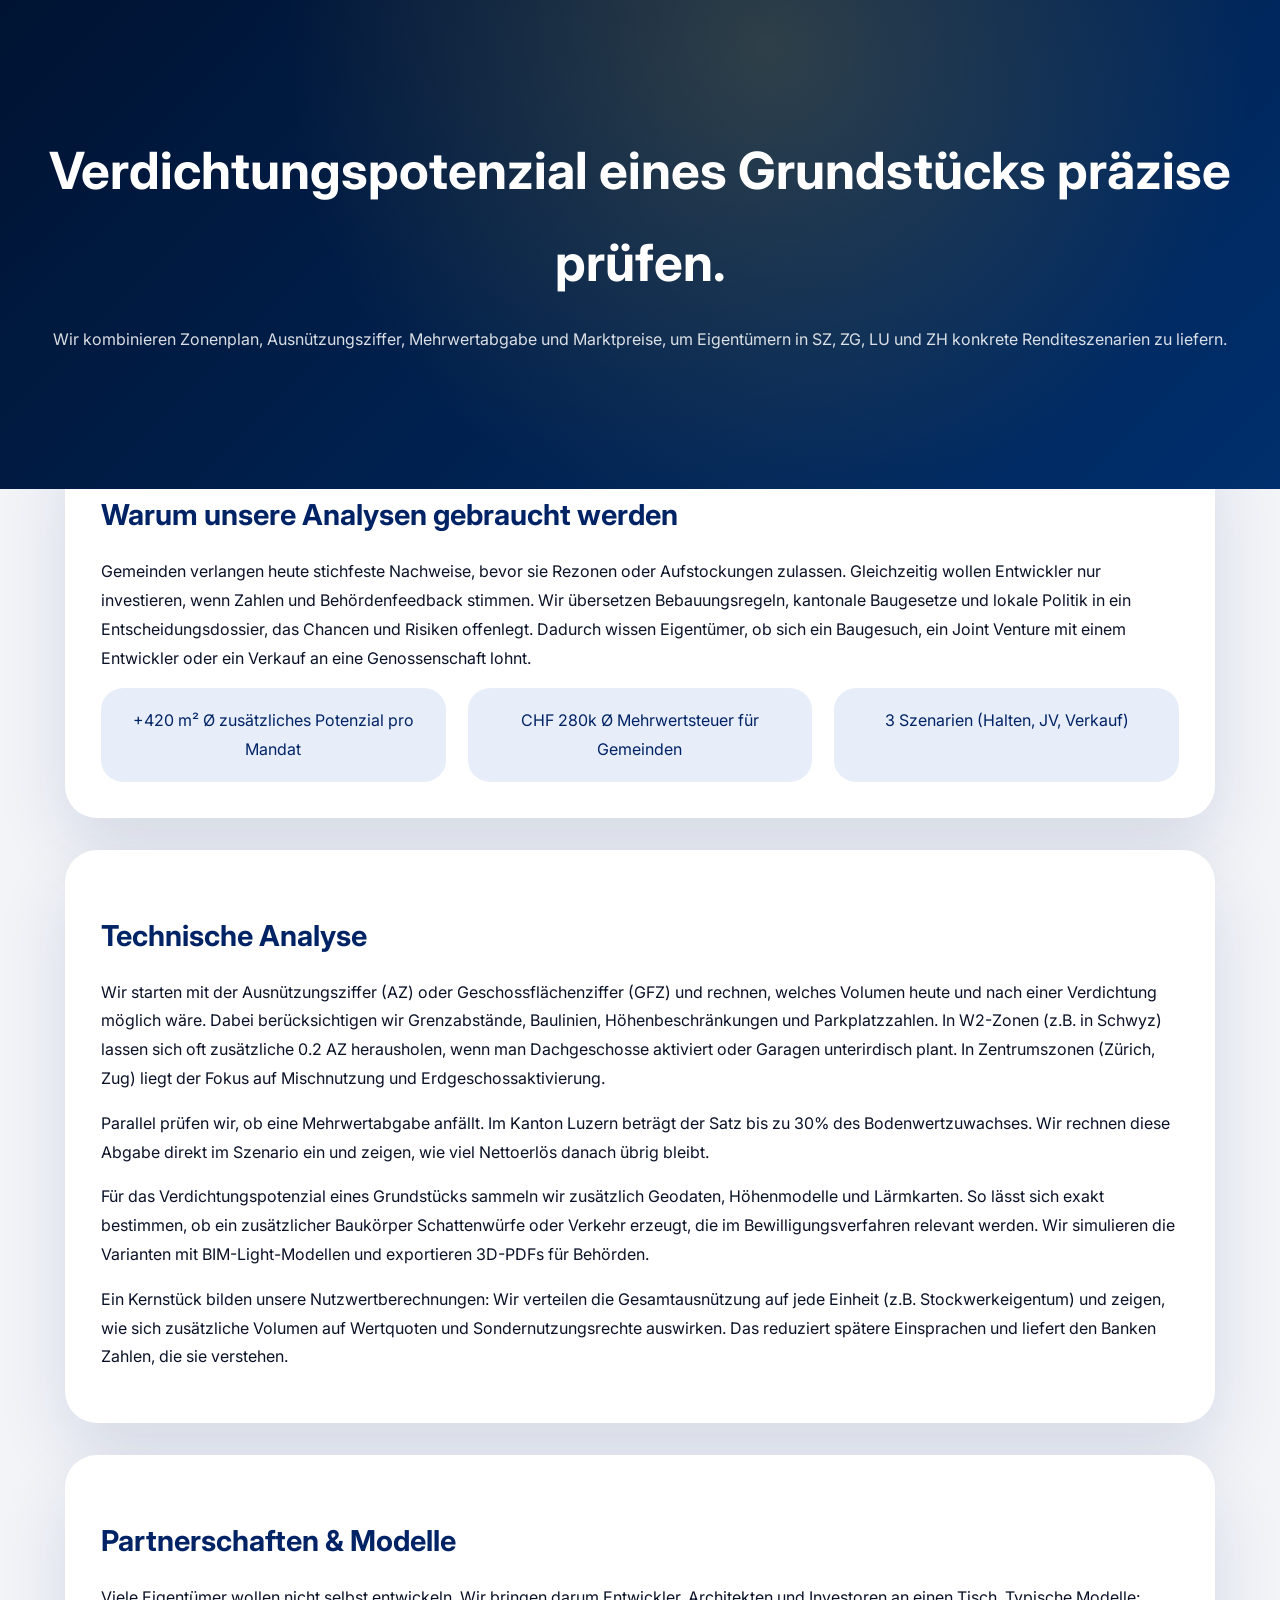
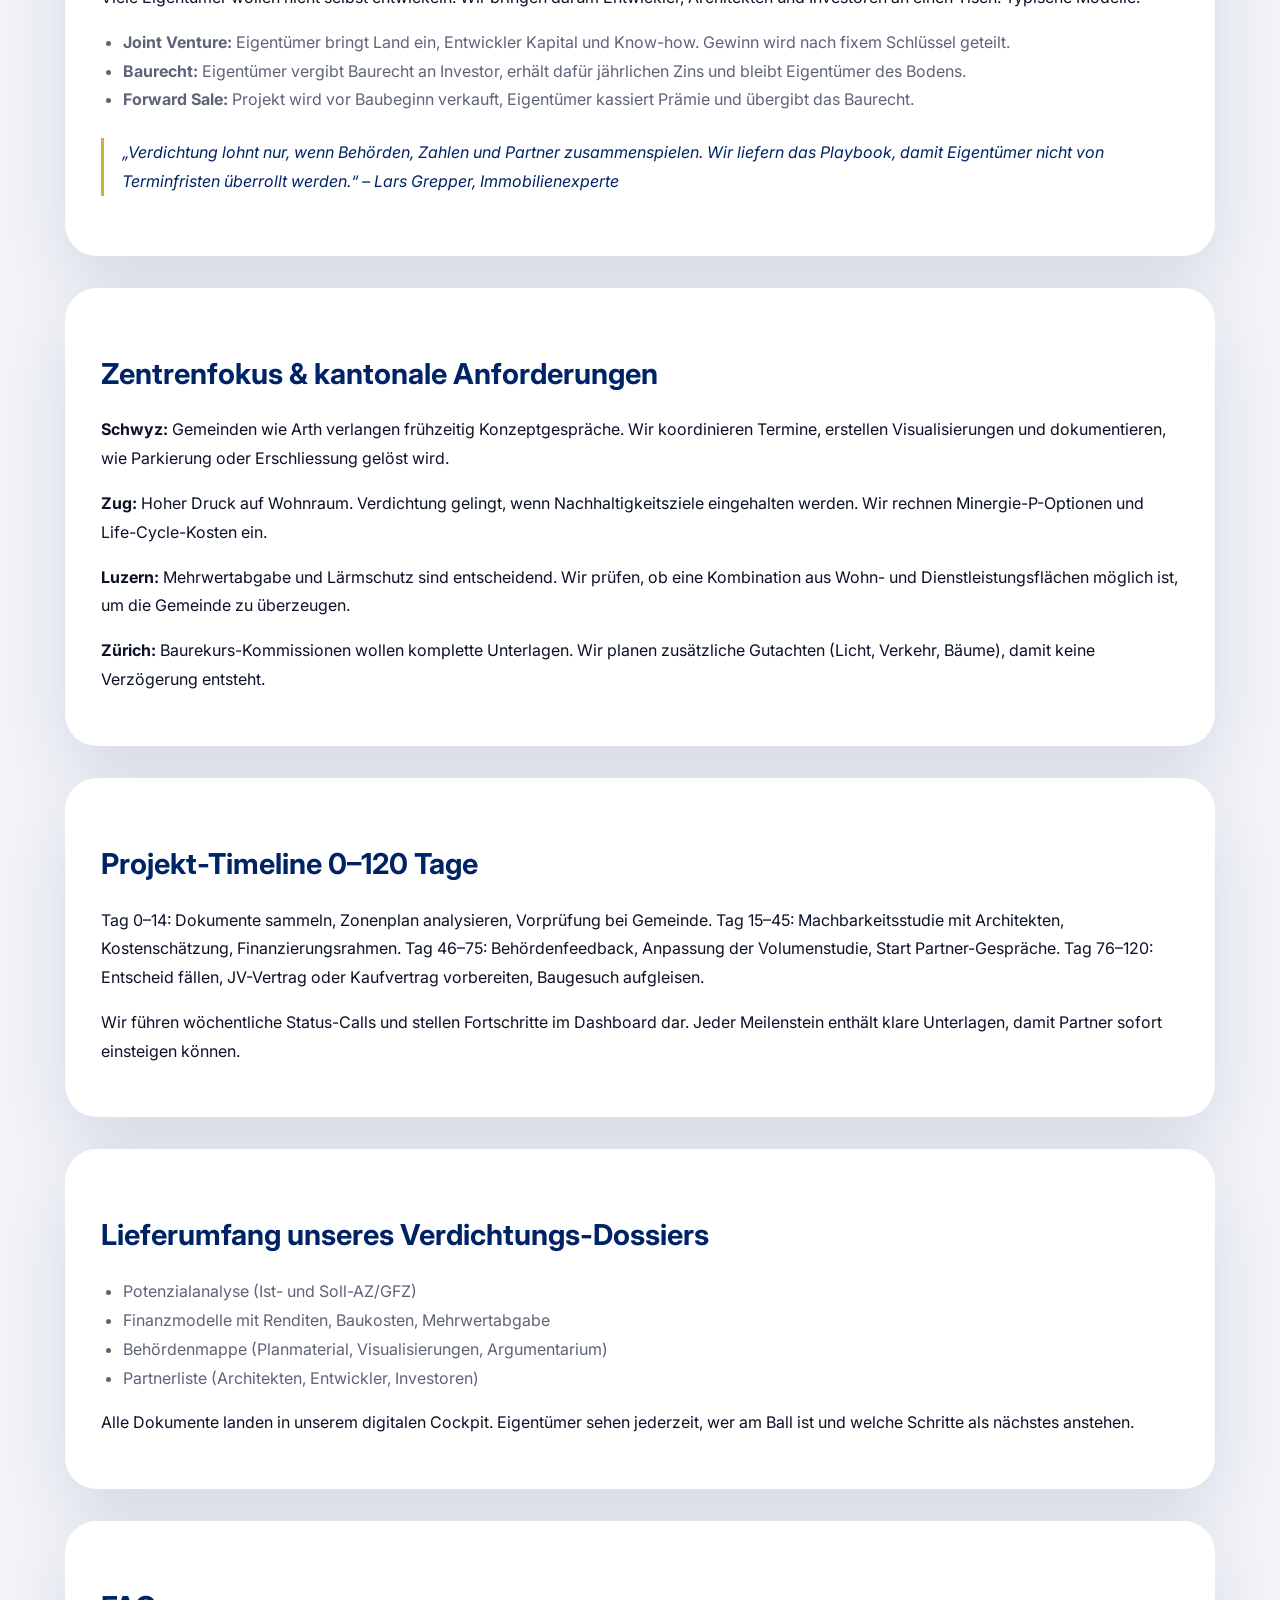
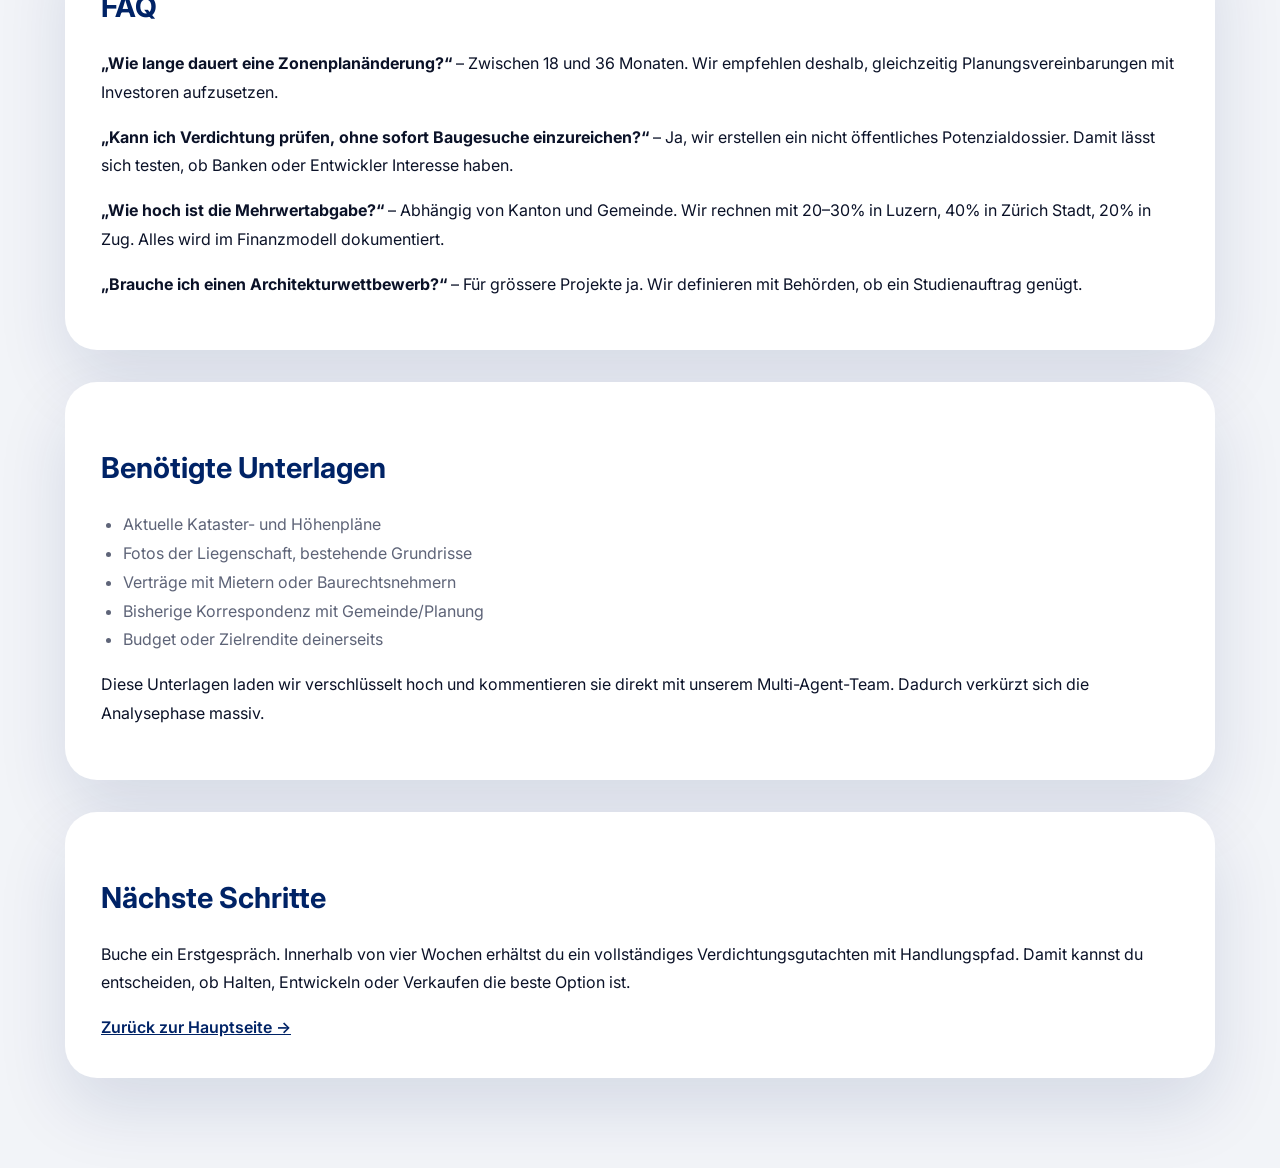
==== commit 0a57342b: "feat: harden ui, add email failover, expand silo content" ====
--- a/silos/baupotenzial/index.html
+++ b/silos/baupotenzial/index.html
@@ -56,6 +56,7 @@
       <p>Wir starten mit der Ausnützungsziffer (AZ) oder Geschossflächenziffer (GFZ) und rechnen, welches Volumen heute und nach einer Verdichtung möglich wäre. Dabei berücksichtigen wir Grenzabstände, Baulinien, Höhenbeschränkungen und Parkplatzzahlen. In W2-Zonen (z.B. in Schwyz) lassen sich oft zusätzliche 0.2 AZ herausholen, wenn man Dachgeschosse aktiviert oder Garagen unterirdisch plant. In Zentrumszonen (Zürich, Zug) liegt der Fokus auf Mischnutzung und Erdgeschossaktivierung.</p>
       <p>Parallel prüfen wir, ob eine Mehrwertabgabe anfällt. Im Kanton Luzern beträgt der Satz bis zu 30% des Bodenwertzuwachses. Wir rechnen diese Abgabe direkt im Szenario ein und zeigen, wie viel Nettoerlös danach übrig bleibt.</p>
       <p>Für das Verdichtungspotenzial eines Grundstücks sammeln wir zusätzlich Geodaten, Höhenmodelle und Lärmkarten. So lässt sich exakt bestimmen, ob ein zusätzlicher Baukörper Schattenwürfe oder Verkehr erzeugt, die im Bewilligungsverfahren relevant werden. Wir simulieren die Varianten mit BIM-Light-Modellen und exportieren 3D-PDFs für Behörden.</p>
+      <p>Ein Kernstück bilden unsere Nutzwertberechnungen: Wir verteilen die Gesamtausnützung auf jede Einheit (z.B. Stockwerkeigentum) und zeigen, wie sich zusätzliche Volumen auf Wertquoten und Sondernutzungsrechte auswirken. Das reduziert spätere Einsprachen und liefert den Banken Zahlen, die sie verstehen.</p>
     </section>
 
     <section>
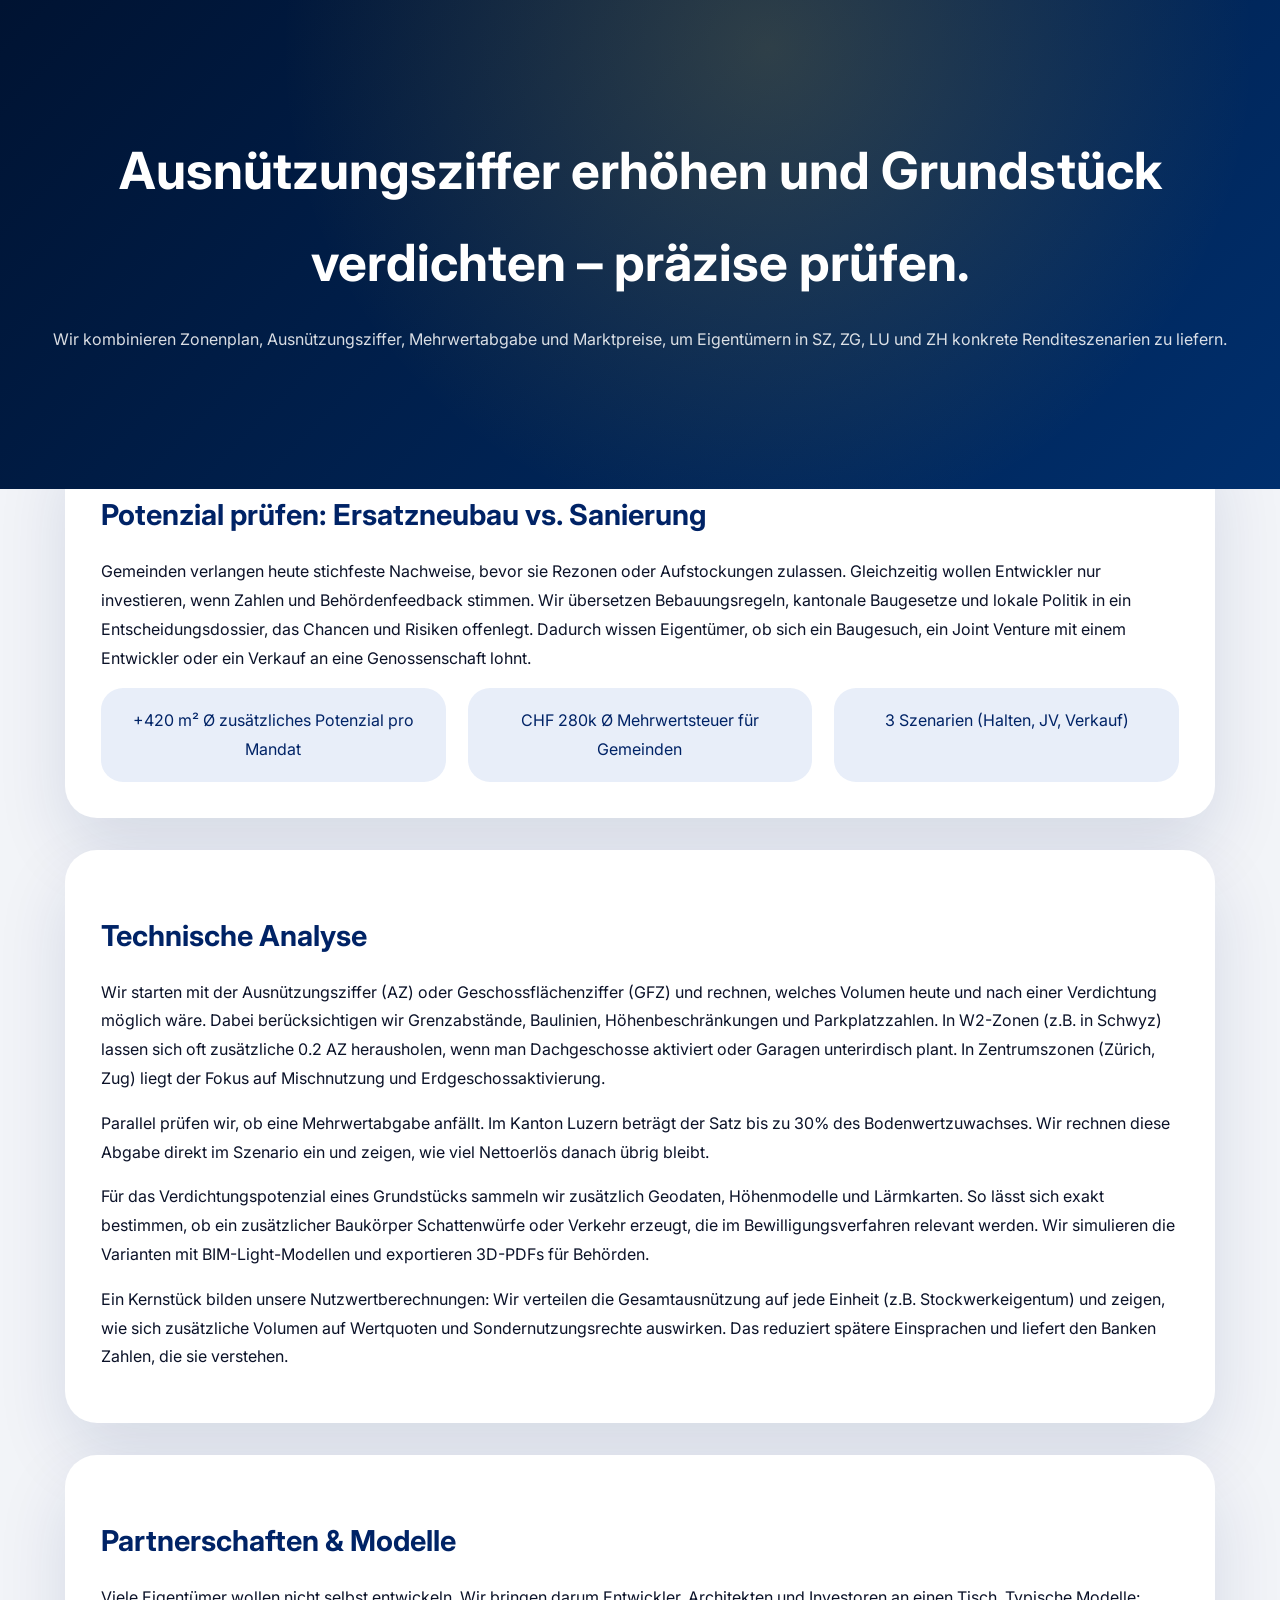
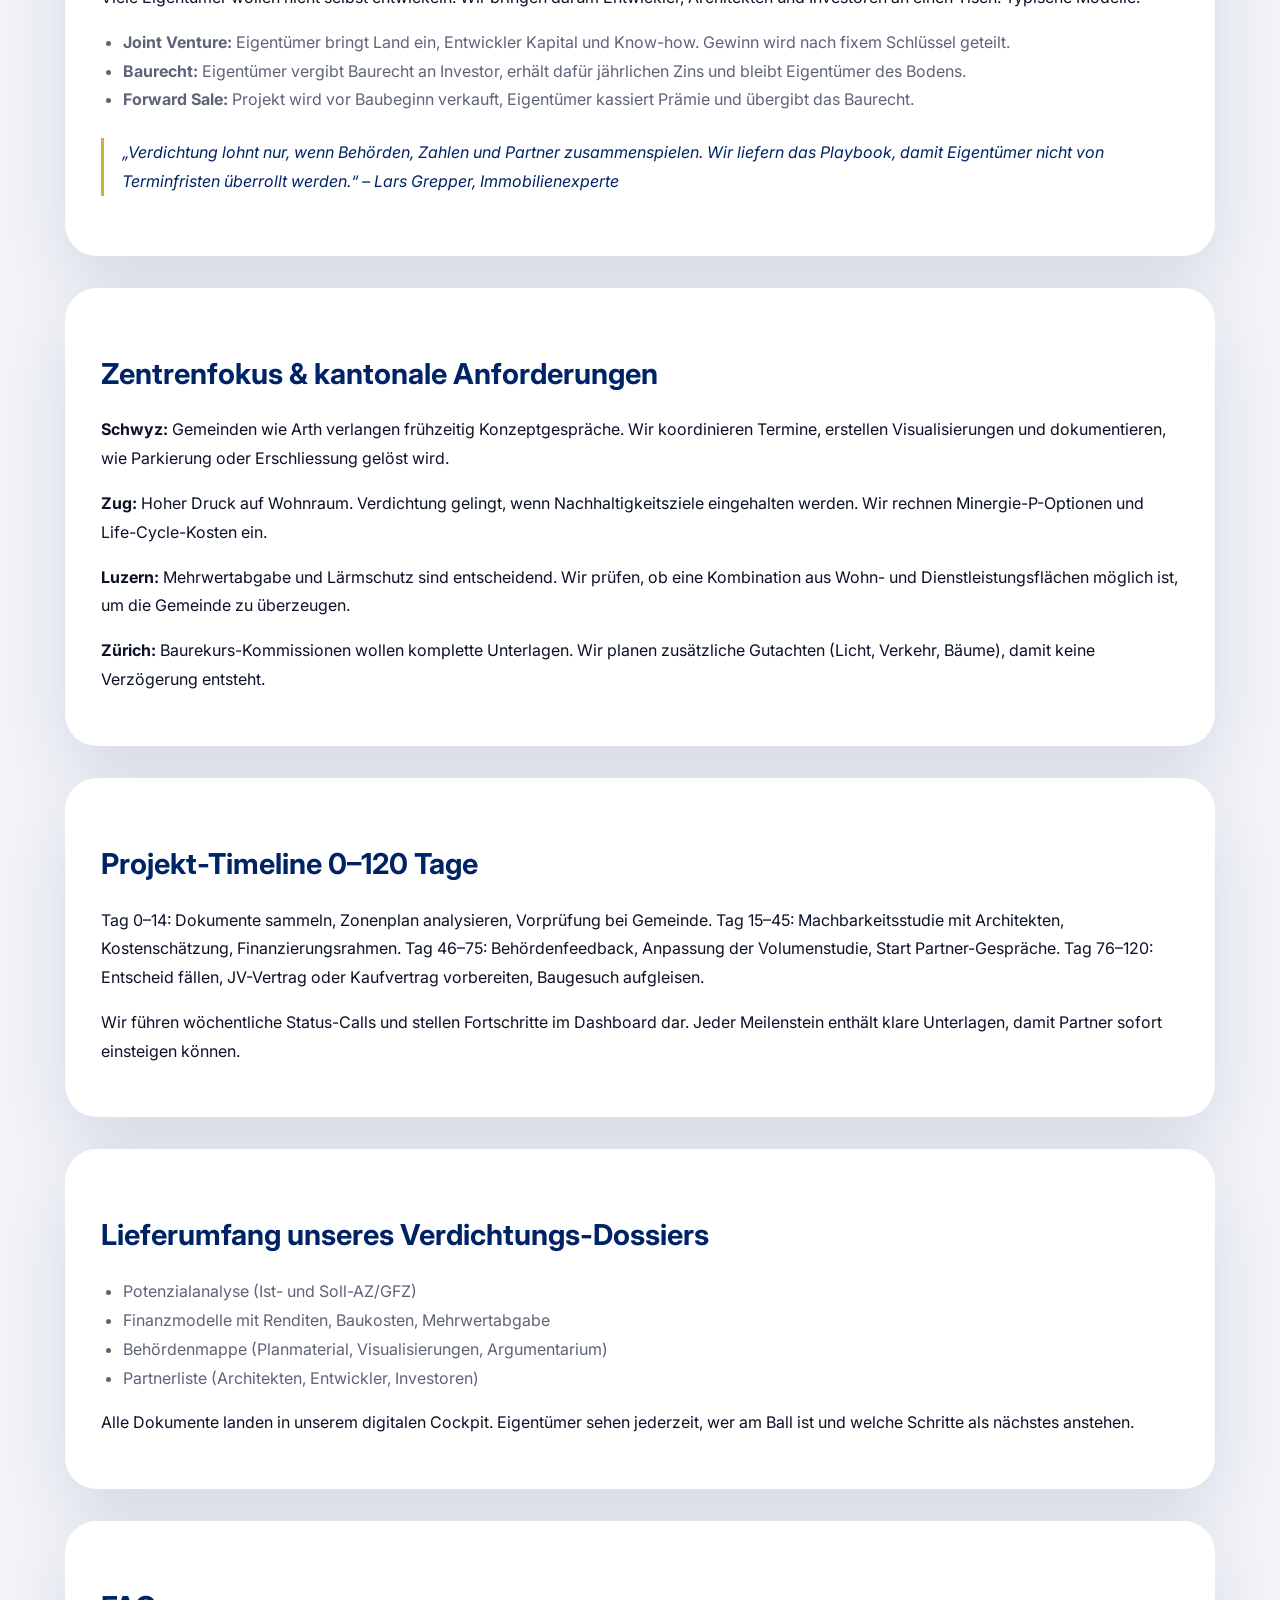
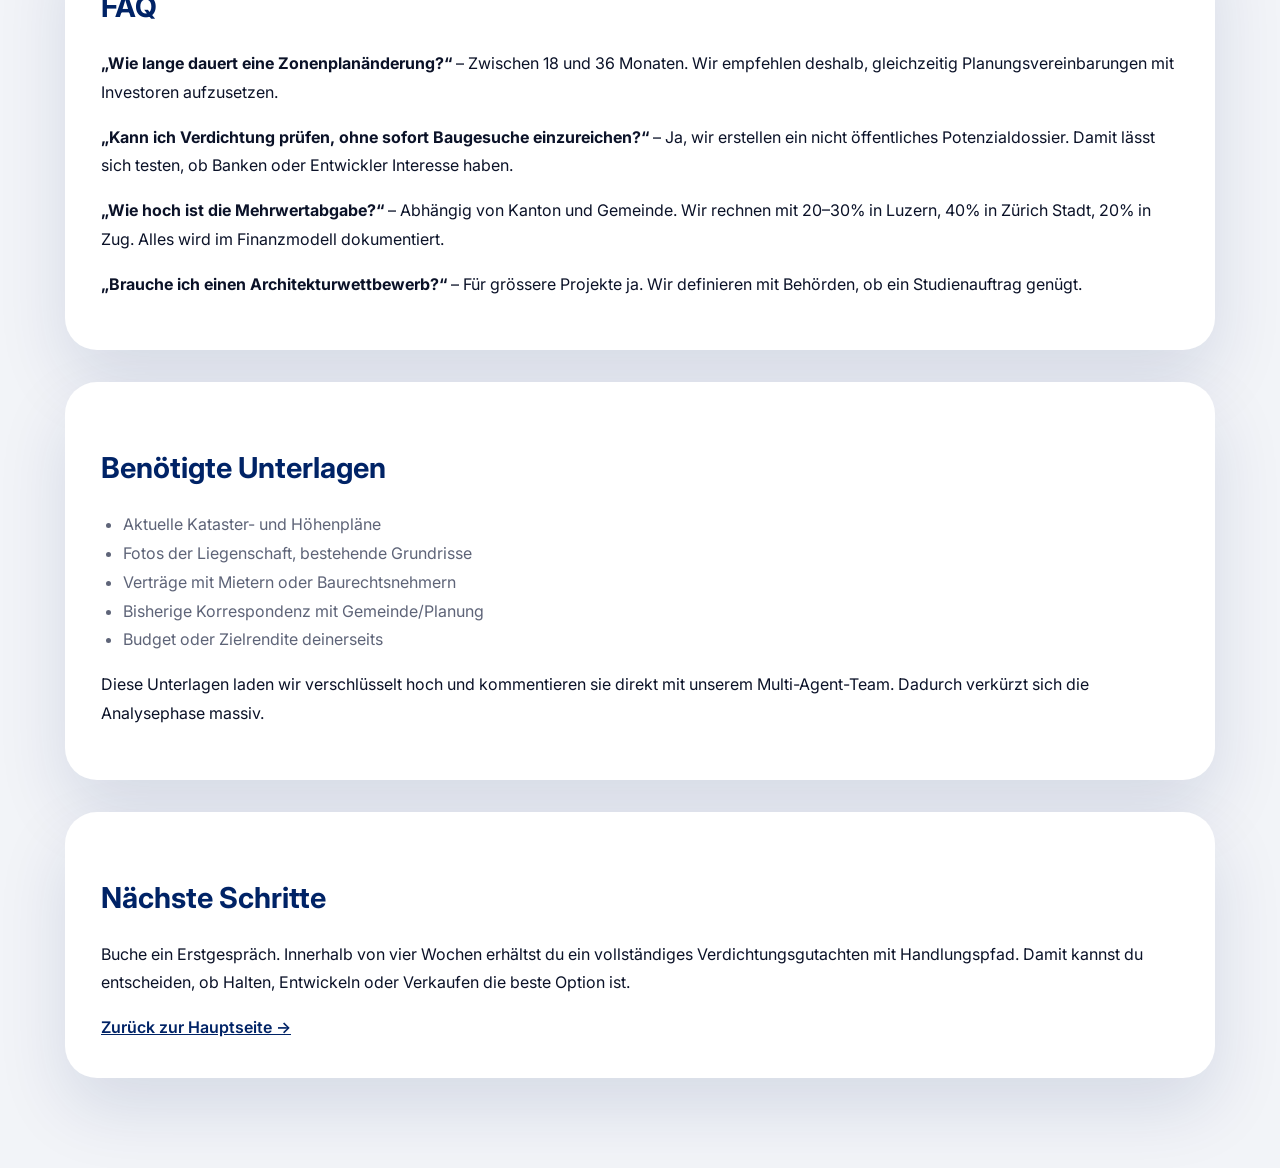
==== commit b595494e: "feat: seo strategy, trust schema, and print styles" ====
--- a/silos/baupotenzial/index.html
+++ b/silos/baupotenzial/index.html
@@ -3,8 +3,8 @@
 <head>
   <meta charset="UTF-8">
   <meta name="viewport" content="width=device-width, initial-scale=1.0">
-  <title>Baupotenzial & Verdichtung | Eigentümer-Check</title>
-  <meta name="description" content="Verdichtungspotenzial eines Grundstücks in SZ, ZG, LU und ZH prüfen. Zonenplan, Ausnützungsziffer, Mehrwertabgabe und JV-Modelle inklusive.">
+  <title>Ausnützungsziffer erhöhen & Grundstück verdichten | Eigentümer-Check</title>
+  <meta name="description" content="Ausnützungsziffer erhöhen, Grundstück verdichten und Ersatzneubau vs. Sanierung beurteilen – Eigentümer-Check prüft das Potenzial in SZ/ZG/LU/ZH.">
   <link rel="preconnect" href="https://fonts.googleapis.com">
   <link rel="preconnect" href="https://fonts.gstatic.com" crossorigin>
   <link href="https://fonts.googleapis.com/css2?family=Inter:wght@400;500;600;700&display=swap" rel="stylesheet">
@@ -37,12 +37,12 @@
   <noscript><iframe src="https://www.googletagmanager.com/ns.html?id=GTM-M7JNHTLN" height="0" width="0" style="display:none;visibility:hidden"></iframe></noscript>
   <!-- End Google Tag Manager (noscript) -->
   <header>
-    <h1>Verdichtungspotenzial eines Grundstücks präzise prüfen.</h1>
+    <h1>Ausnützungsziffer erhöhen und Grundstück verdichten – präzise prüfen.</h1>
     <p>Wir kombinieren Zonenplan, Ausnützungsziffer, Mehrwertabgabe und Marktpreise, um Eigentümern in SZ, ZG, LU und ZH konkrete Renditeszenarien zu liefern.</p>
   </header>
   <main>
     <section>
-      <h2>Warum unsere Analysen gebraucht werden</h2>
+      <h2>Potenzial prüfen: Ersatzneubau vs. Sanierung</h2>
       <p>Gemeinden verlangen heute stichfeste Nachweise, bevor sie Rezonen oder Aufstockungen zulassen. Gleichzeitig wollen Entwickler nur investieren, wenn Zahlen und Behördenfeedback stimmen. Wir übersetzen Bebauungsregeln, kantonale Baugesetze und lokale Politik in ein Entscheidungsdossier, das Chancen und Risiken offenlegt. Dadurch wissen Eigentümer, ob sich ein Baugesuch, ein Joint Venture mit einem Entwickler oder ein Verkauf an eine Genossenschaft lohnt.</p>
       <div class="grid">
         <div class="stat">+420 m² Ø zusätzliches Potenzial pro Mandat</div>
@@ -119,5 +119,31 @@
       <a href="/">Zurück zur Hauptseite →</a>
     </section>
   </main>
+  <script type="application/ld+json">
+  {
+    "@context": "https://schema.org",
+    "@graph": [
+      {
+        "@type": "FAQPage",
+        "mainEntity": [
+          {"@type":"Question","name":"Wie prüfe ich das Verdichtungspotenzial eines Grundstücks?","acceptedAnswer":{"@type":"Answer","text":"Wir analysieren Ausnützungsziffer/GFZ, Baulinien, Mehrwertabgabe und regulatorische Vorgaben. Dazu nutzen wir BIM-Light-Modelle, um Volumen und Schattenwürfe zu simulieren."}},
+          {"@type":"Question","name":"Was ist eine Nutzwertberechnung?","acceptedAnswer":{"@type":"Answer","text":"Sie verteilt die Ausnutzung auf jede Einheit (z.B. Stockwerkeigentum). Wir bereiten Wertquoten und Sondernutzungsrechte vor, damit Banken und Partner die Struktur verstehen."}},
+          {"@type":"Question","name":"Wie hoch ist die Mehrwertabgabe in Luzern?","acceptedAnswer":{"@type":"Answer","text":"Bis zu 30% des Bodenwertzuwachses. Wir rechnen die Abgabe in jedes Szenario ein und zeigen, wie viel Nettoerlös übrig bleibt."}}
+        ]
+      },
+      {
+        "@type":"HowTo",
+        "name":"Verdichtungsschritte",
+        "step":[
+          {"@type":"HowToStep","name":"1. Datenraum","text":"Kataster, Zonenplan, Höhenmodell und Lärmkarten sichern."},
+          {"@type":"HowToStep","name":"2. Analyse","text":"AZ/GFZ, Baulinien und Parkierung prüfen, Verdichtungsscore berechnen."},
+          {"@type":"HowToStep","name":"3. Szenarien","text":"Light, Plus, JV – inklusive Mehrwertabgabe und Rendite."},
+          {"@type":"HowToStep","name":"4. Behörden","text":"Konzeptgespräch, Gutachten und Baugesuch koordinieren."}
+        ]
+      }
+    ]
+  }
+  </script>
+
 </body>
 </html>
